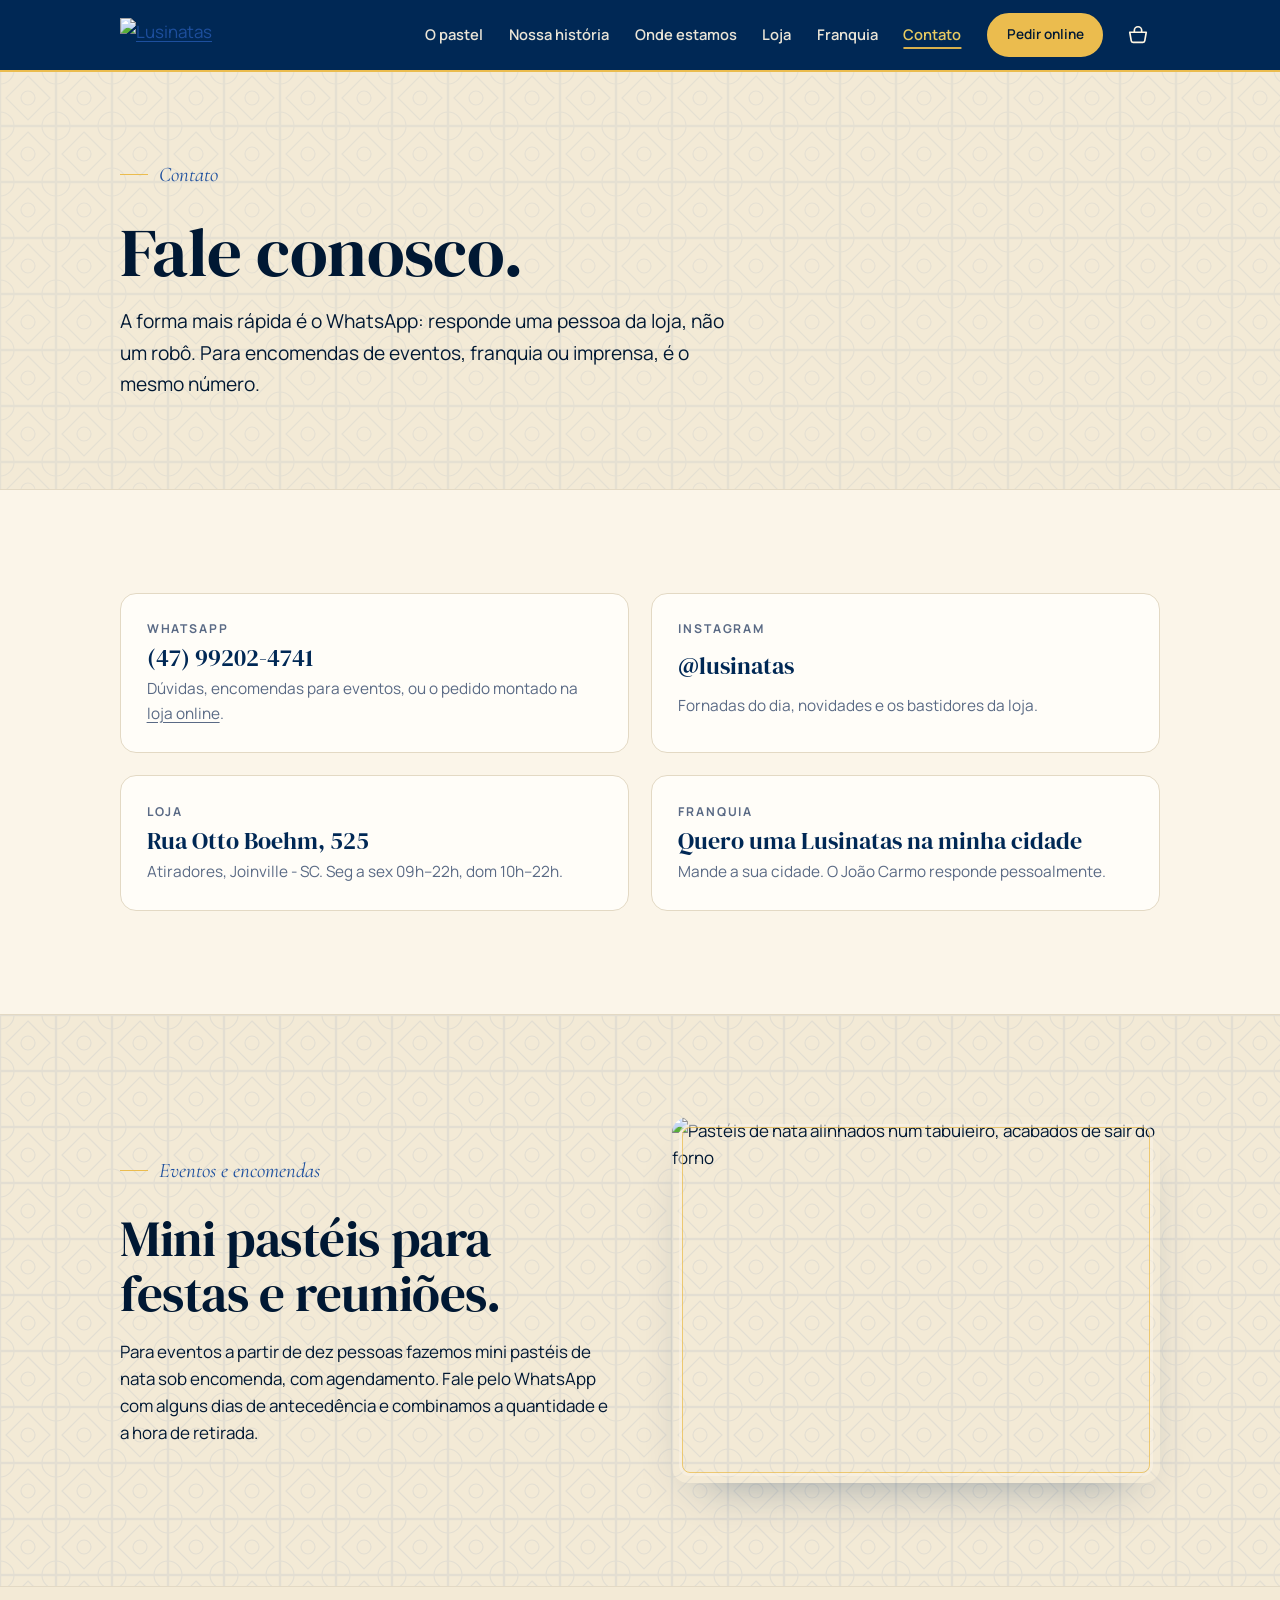
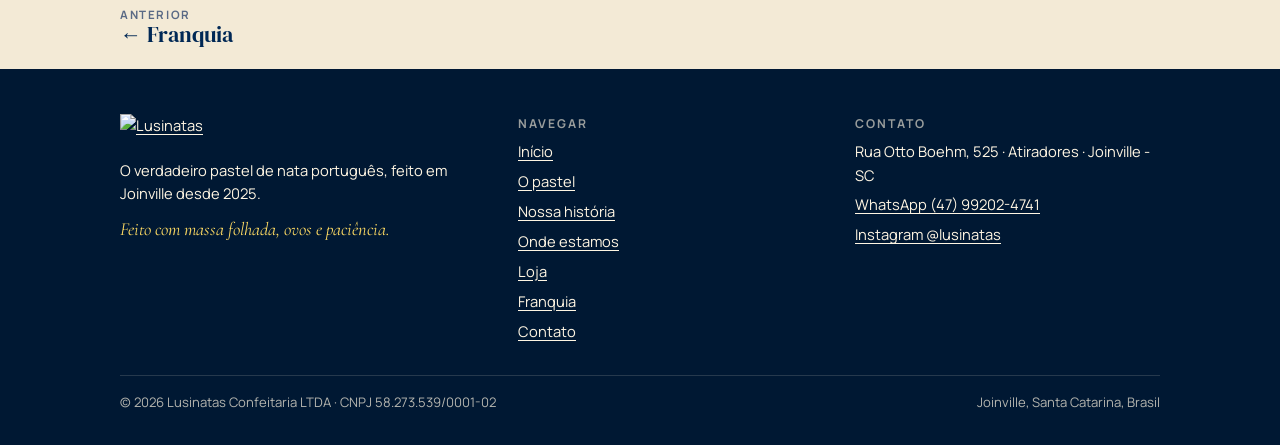
==== contato.html @ d3a725b7 "Lusinatas: pré-visualização do site (HTML, imagens remotas)" ====
<!doctype html>
<html lang="pt-BR">
<head>
<meta charset="utf-8">
<meta name="viewport" content="width=device-width, initial-scale=1, viewport-fit=cover">
<title>Contato · Lusinatas</title>
<meta name="description" content="Fale com a Lusinatas pelo WhatsApp (47) 99202-4741, no Instagram @lusinatas ou na loja da Rua Otto Boehm, 525, Joinville.">
<link rel="icon" href="https://lusinatas.com/wp-content/uploads/2025/08/cropped-favicon-270x270.webp" type="image/webp">
<link rel="preconnect" href="https://fonts.googleapis.com"><link rel="preconnect" href="https://fonts.gstatic.com" crossorigin><link rel="stylesheet" href="https://fonts.googleapis.com/css2?family=DM+Serif+Display&family=Manrope:wght@400;600;700&family=Cormorant+Garamond:ital,wght@1,500;1,600&display=swap">
<link rel="stylesheet" href="style.css">
</head>
<body>
<header class="topo">
  <div class="wrap">
    <a class="logo" href="index.html" aria-label="Lusinatas, início"><img src="https://lusinatas.com/wp-content/uploads/2025/08/logo-lusinatas-creme.png" alt="Lusinatas" width="428" height="138"></a>
    <nav aria-label="Principal" class="nav-desktop"><a href="pastel.html">O pastel</a><a href="historia.html">Nossa história</a><a href="lojas.html">Onde estamos</a><a href="loja.html">Loja</a><a href="franquia.html">Franquia</a><a href="contato.html" aria-current="page">Contato</a><a class="btn btn-ouro" href="loja.html">Pedir online</a></nav>
    <a class="cesto" href="loja.html#carrinho" aria-label="O seu pedido"><svg viewBox="0 0 24 24" width="22" height="22" fill="none" stroke="currentColor" stroke-width="1.8" stroke-linecap="round" stroke-linejoin="round" aria-hidden="true"><path d="M3 9h18l-1.6 9.2a2 2 0 0 1-2 1.8H6.6a2 2 0 0 1-2-1.8L3 9z"/><path d="M8 9V7a4 4 0 0 1 8 0v2"/></svg><b class="cesto-n" hidden>0</b></a>
    <button class="hamb" type="button" aria-expanded="false" aria-controls="menu-movel" aria-label="Abrir menu"><span></span><span></span><span></span></button>
  </div>
  <div class="menu-movel" id="menu-movel" hidden>
    <a href="index.html">Início</a><a href="pastel.html">O pastel</a><a href="historia.html">Nossa história</a><a href="lojas.html">Onde estamos</a><a href="loja.html">Loja</a><a href="franquia.html">Franquia</a><a href="contato.html">Contato</a>
    <a class="destaque" href="https://wa.me/5547992024741?text=Ol%C3%A1!%20Vim%20pelo%20site%20da%20Lusinatas." target="_blank" rel="noopener">WhatsApp (47) 99202-4741</a>
    <a class="destaque" href="https://www.instagram.com/lusinatas/" target="_blank" rel="noopener">Instagram @lusinatas</a>
  </div>
</header>
<main>
<section class="heroi-int heroi-curto">
  <div class="wrap">
    <div class="stack">
      <p class="eyebrow">Contato</p>
      <h1>Fale conosco.</h1>
      <p class="lead">A forma mais rápida é o WhatsApp: responde uma pessoa da loja, não um robô. Para encomendas de eventos, franquia ou imprensa, é o mesmo número.</p>
    </div>
  </div>
</section>

<section class="seccao">
  <div class="wrap">
    <div class="contatos">
      <a class="caixa contato" href="https://wa.me/5547992024741?text=Ol%C3%A1!%20Vim%20pelo%20site%20da%20Lusinatas." target="_blank" rel="noopener">
        <span class="label">WhatsApp</span>
        <strong>(47) 99202-4741</strong>
        <span>Dúvidas, encomendas para eventos, ou o pedido montado na <u>loja online</u>.</span>
      </a>
      <a class="caixa contato" href="https://www.instagram.com/lusinatas/" target="_blank" rel="noopener">
        <span class="label">Instagram</span>
        <strong>@lusinatas</strong>
        <span>Fornadas do dia, novidades e os bastidores da loja.</span>
      </a>
      <a class="caixa contato" href="https://www.google.com/maps/search/?api=1&query=Lusinatas+Rua+Otto+Boehm+525+Joinville" target="_blank" rel="noopener">
        <span class="label">Loja</span>
        <strong>Rua Otto Boehm, 525</strong>
        <span>Atiradores, Joinville - SC. Seg a sex 09h–22h, dom 10h–22h.</span>
      </a>
      <a class="caixa contato" href="https://wa.me/5547992024741?text=Ol%C3%A1!%20Quero%20saber%20mais%20sobre%20a%20franquia%20Lusinatas.%20Minha%20cidade%3A%20" target="_blank" rel="noopener">
        <span class="label">Franquia</span>
        <strong>Quero uma Lusinatas na minha cidade</strong>
        <span>Mande a sua cidade. O João Carmo responde pessoalmente.</span>
      </a>
    </div>
  </div>
</section>

<section class="seccao azulejo">
  <div class="wrap">
    <div class="duas">
      <div class="stack">
        <p class="eyebrow">Eventos e encomendas</p>
        <h2>Mini pastéis para festas e reuniões.</h2>
        <p class="texto">Para eventos a partir de dez pessoas fazemos mini pastéis de nata sob encomenda, com agendamento. Fale pelo WhatsApp com alguns dias de antecedência e combinamos a quantidade e a hora de retirada.</p>
      </div>
      <figure class="foto-r"><img src="https://lusinatas.com/wp-content/uploads/2025/09/lusinatas-slider-2.webp" width="1120" height="700" alt="Pastéis de nata alinhados num tabuleiro, acabados de sair do forno" loading="lazy" decoding="async"></figure>
    </div>
  </div>
</section>
<nav class="pn" aria-label="Páginas"><div class="wrap"><a class="pn-ant" href="franquia.html"><small>Anterior</small><span>Franquia</span></a><span></span></div></nav>
</main>
<footer class="rodape">
  <div class="wrap">
    <div>
      <a class="logo" href="index.html"><img src="https://lusinatas.com/wp-content/uploads/2025/08/logo-lusinatas-creme.png" alt="Lusinatas" width="428" height="138"></a>
      <p>O verdadeiro pastel de nata português, feito em Joinville desde 2025.</p>
      <p class="assinatura">Feito com massa folhada, ovos e paciência.</p>
    </div>
    <div>
      <p class="label rodape-label">Navegar</p>
      <ul><li><a href="index.html">Início</a></li><li><a href="pastel.html">O pastel</a></li><li><a href="historia.html">Nossa história</a></li><li><a href="lojas.html">Onde estamos</a></li><li><a href="loja.html">Loja</a></li><li><a href="franquia.html">Franquia</a></li><li><a href="contato.html">Contato</a></li></ul>
    </div>
    <div>
      <p class="label rodape-label">Contato</p>
      <ul>
        <li>Rua Otto Boehm, 525 · Atiradores · Joinville - SC</li>
        <li><a href="https://wa.me/5547992024741" target="_blank" rel="noopener">WhatsApp (47) 99202-4741</a></li>
        <li><a href="https://www.instagram.com/lusinatas/" target="_blank" rel="noopener">Instagram @lusinatas</a></li>
      </ul>
    </div>
    <div class="fim">
      <span>© 2026 Lusinatas Confeitaria LTDA · CNPJ 58.273.539/0001-02</span>
      <span>Joinville, Santa Catarina, Brasil</span>
    </div>
  </div>
</footer>
<script>
(function(){
  var b=document.querySelector('.hamb'),m=document.getElementById('menu-movel');
  if(!b||!m)return;
  function fechar(){m.hidden=true;b.setAttribute('aria-expanded','false');b.setAttribute('aria-label','Abrir menu');document.documentElement.classList.remove('menu-aberto');}
  b.addEventListener('click',function(){
    if(!m.hidden){fechar();return;}
    m.hidden=false;b.setAttribute('aria-expanded','true');b.setAttribute('aria-label','Fechar menu');document.documentElement.classList.add('menu-aberto');
  });
  m.addEventListener('click',function(e){if(e.target.closest('a'))fechar();});
  window.addEventListener('keydown',function(e){if(e.key==='Escape')fechar();});
  window.addEventListener('hashchange',fechar);
})();
(function(){
  function badge(){
    var n=0; try{ var g=JSON.parse(localStorage.getItem('lusinatas-pedido')||'[]'); g.forEach(function(l){n+=l.qtd||0;}); }catch(e){}
    document.querySelectorAll('.cesto-n').forEach(function(b){ b.textContent=n; b.hidden=!n; if(n){ b.classList.remove('salta'); void b.offsetWidth; b.classList.add('salta'); } });
  }
  badge(); document.addEventListener('lusinatas:pedido',badge); window.addEventListener('storage',badge);
})();
</script></body>
</html>
---- style.css ----
/* Lusinatas — folha única. Tokens da marca vêm do site atual (Elementor):
   navy #002855 · azul #001489 · dourado #EBBC4E · creme-nata #FDDA63 · texto #001833.
   Fontes da marca: DM Serif Display · Manrope · Cormorant Garamond. */
:root{
  --creme:#FBF5E9;        /* fundo: creme de nata, não branco */
  --creme-2:#F3EAD6;      /* faixa alternada */
  --papel:#FFFDF8;        /* superfícies */
  --navy:#002855;         /* primária da marca */
  --navy-2:#0B3A73;       /* hover / gradiente */
  --azul:#1D4F9E;         /* azulejo, links */
  --ouro:#EBBC4E;         /* dourado do logótipo */
  --nata:#FDDA63;         /* creme queimado */
  --texto:#001833;
  --mudo:#5A6A85;         /* cinza puxado ao navy */
  --linha:#E3D9C4;
  --claro:#FFF6E3;        /* texto sobre navy */
  --sombra:0 24px 50px -28px rgba(0,40,85,.45);
  --r:16px;
  --gutter:clamp(16px,4vw,40px);
  --azulejo:url("data:image/svg+xml;utf8,<svg xmlns='http://www.w3.org/2000/svg' width='56' height='56' viewBox='0 0 56 56'><g fill='none' stroke='%231D4F9E' stroke-width='1.2' opacity='.55'><rect x='.6' y='.6' width='54.8' height='54.8'/><path d='M28 6 L50 28 L28 50 L6 28 Z'/><circle cx='28' cy='28' r='7'/><path d='M0 0 A14 14 0 0 1 14 0 A14 14 0 0 1 0 14 Z M56 0 A14 14 0 0 0 42 0 A14 14 0 0 0 56 14 Z M0 56 A14 14 0 0 0 14 56 A14 14 0 0 0 0 42 Z M56 56 A14 14 0 0 1 42 56 A14 14 0 0 1 56 42 Z'/></g></svg>");
  color-scheme:light;
}
@media (prefers-color-scheme:dark){
  :root:not([data-theme="light"]){
    --creme:#0C1A31; --creme-2:#10223F; --papel:#142A4D;
    --navy:#0F2B57; --navy-2:#173C74; --azul:#7FA6E6;
    --ouro:#EBBC4E; --nata:#FDDA63; --texto:#F4ECDA; --mudo:#B4BDCF; --linha:#26406A;
    --sombra:0 24px 50px -28px rgba(0,0,0,.8);
    --azulejo:url("data:image/svg+xml;utf8,<svg xmlns='http://www.w3.org/2000/svg' width='56' height='56' viewBox='0 0 56 56'><g fill='none' stroke='%237FA6E6' stroke-width='1.2' opacity='.35'><rect x='.6' y='.6' width='54.8' height='54.8'/><path d='M28 6 L50 28 L28 50 L6 28 Z'/><circle cx='28' cy='28' r='7'/><path d='M0 0 A14 14 0 0 1 14 0 A14 14 0 0 1 0 14 Z M56 0 A14 14 0 0 0 42 0 A14 14 0 0 0 56 14 Z M0 56 A14 14 0 0 0 14 56 A14 14 0 0 0 0 42 Z M56 56 A14 14 0 0 1 42 56 A14 14 0 0 1 56 42 Z'/></g></svg>");
    color-scheme:dark;
  }
}
:root[data-theme="dark"]{
  --creme:#0C1A31; --creme-2:#10223F; --papel:#142A4D;
  --navy:#0F2B57; --navy-2:#173C74; --azul:#7FA6E6;
  --ouro:#EBBC4E; --nata:#FDDA63; --texto:#F4ECDA; --mudo:#B4BDCF; --linha:#26406A;
  --sombra:0 24px 50px -28px rgba(0,0,0,.8);
  --azulejo:url("data:image/svg+xml;utf8,<svg xmlns='http://www.w3.org/2000/svg' width='56' height='56' viewBox='0 0 56 56'><g fill='none' stroke='%237FA6E6' stroke-width='1.2' opacity='.35'><rect x='.6' y='.6' width='54.8' height='54.8'/><path d='M28 6 L50 28 L28 50 L6 28 Z'/><circle cx='28' cy='28' r='7'/><path d='M0 0 A14 14 0 0 1 14 0 A14 14 0 0 1 0 14 Z M56 0 A14 14 0 0 0 42 0 A14 14 0 0 0 56 14 Z M0 56 A14 14 0 0 0 14 56 A14 14 0 0 0 0 42 Z M56 56 A14 14 0 0 1 42 56 A14 14 0 0 1 56 42 Z'/></g></svg>");
  color-scheme:dark;
}

*,*::before,*::after{box-sizing:border-box}
html{scroll-behavior:smooth;scroll-padding-top:80px}
html.menu-aberto{overflow:hidden}
@media (prefers-reduced-motion:reduce){html{scroll-behavior:auto} *{animation:none!important;transition:none!important}}
body{margin:0;background:var(--creme);color:var(--texto);font-family:"Manrope",system-ui,-apple-system,"Segoe UI",Roboto,sans-serif;font-size:17px;line-height:1.6;-webkit-font-smoothing:antialiased;overflow-x:clip}
img{max-width:100%;height:auto;display:block}
figure{margin:0}
a{color:var(--azul);text-underline-offset:.2em}
a:focus-visible,button:focus-visible{outline:3px solid var(--ouro);outline-offset:3px}
h1,h2,h3{font-family:"DM Serif Display",Georgia,"Times New Roman",serif;font-weight:400;line-height:1.06;margin:0;text-wrap:balance;letter-spacing:-.008em}
h1{font-size:clamp(2.5rem,5.4vw,4.5rem)}
h2{font-size:clamp(2rem,4.2vw,3.2rem)}
h3{font-size:1.35rem}
p{margin:0}
.wrap{width:min(1120px,100%);margin-inline:auto;padding-inline:var(--gutter)}
.texto{max-width:60ch}
.lede{font-family:"Cormorant Garamond",Georgia,serif;font-style:italic;font-size:1.4rem;line-height:1.35;color:var(--texto)}
.eyebrow{font-family:"Cormorant Garamond",Georgia,serif;font-style:italic;font-size:1.3rem;color:var(--azul);margin-bottom:.4rem;display:flex;align-items:center;gap:.7rem}
.eyebrow::before{content:"";width:28px;height:1px;background:var(--ouro);flex:none}
.label{font-size:.76rem;text-transform:uppercase;letter-spacing:.16em;font-weight:700;color:var(--mudo)}
.stack{display:grid;gap:1.1rem}
.btn{display:inline-flex;align-items:center;gap:.5rem;padding:.95rem 1.5rem;border-radius:999px;font-weight:700;text-decoration:none;font-size:.95rem;border:2px solid transparent;transition:transform .15s ease,background .15s ease,color .15s ease}
.btn:hover{transform:translateY(-1px)}
.btn-ouro{background:var(--ouro);color:#001833;border-color:var(--ouro)}
.btn-ouro:hover{background:var(--nata);border-color:var(--nata)}
.btn-linha{background:transparent;color:inherit;border-color:currentColor}
.btn-linha:hover{background:rgba(255,246,227,.1)}
.btn-navy{background:var(--navy);color:var(--claro);border-color:var(--navy)}
.btn-navy:hover{background:var(--navy-2)}

/* ---------- cabeçalho ---------- */
.topo{position:sticky;top:env(safe-area-inset-top,0px);z-index:30;background:var(--navy);color:var(--claro);box-shadow:0 2px 0 var(--ouro)}
.topo .wrap{display:flex;align-items:center;justify-content:space-between;gap:1rem;min-height:70px}
.topo .logo img{height:34px;width:auto}
.topo nav{display:flex;gap:clamp(.8rem,2vw,1.6rem);align-items:center}
.topo nav a[aria-current="page"]{color:var(--nata);text-decoration:underline;text-underline-offset:.45em;text-decoration-color:var(--ouro);text-decoration-thickness:2px}
.topo nav a{color:var(--claro);text-decoration:none;font-weight:600;font-size:.92rem;opacity:.92}
.topo nav a:hover{opacity:1;text-decoration:underline;text-underline-offset:.45em;text-decoration-color:var(--ouro);text-decoration-thickness:2px}
.topo nav .btn{padding:.6rem 1.1rem;font-size:.85rem;opacity:1;color:#001833}
.topo nav .btn:hover{text-decoration:none}
.hamb{display:none;width:44px;height:44px;border:0;background:transparent;border-radius:10px;padding:10px;cursor:pointer;flex-direction:column;justify-content:center;gap:5px;margin-right:-8px}
.hamb span{display:block;height:2px;background:var(--claro);border-radius:2px;transition:transform .2s ease,opacity .2s ease}
.hamb[aria-expanded="true"] span:nth-child(1){transform:translateY(7px) rotate(45deg)}
.hamb[aria-expanded="true"] span:nth-child(2){opacity:0}
.hamb[aria-expanded="true"] span:nth-child(3){transform:translateY(-7px) rotate(-45deg)}
.menu-movel{position:fixed;inset:calc(70px + env(safe-area-inset-top,0px)) 0 0 0;background:var(--navy);display:grid;align-content:start;gap:.2rem;padding:1.4rem var(--gutter) 2rem;z-index:29}
.menu-movel a{color:var(--claro);text-decoration:none;font-family:"DM Serif Display",Georgia,serif;font-size:2rem;padding:.55rem 0;border-bottom:1px solid rgba(255,246,227,.12)}
.menu-movel a.destaque{font-family:"Manrope",sans-serif;font-size:1rem;font-weight:700;color:var(--nata);border:0;padding:.4rem 0}
.menu-movel a.destaque:first-of-type{margin-top:1rem}
.menu-movel[hidden]{display:none}
@media (max-width:920px){
  .topo .nav-desktop{display:none}
  .hamb{display:flex}
}
@media (min-width:921px){.menu-movel{display:none!important}}

/* ---------- herói: texto sobre navy + fotografia ao lado ---------- */
.heroi{background:var(--navy);color:var(--claro);display:grid;grid-template-columns:minmax(0,1.05fr) minmax(0,1fr);position:relative;overflow:hidden}
.heroi::before{content:"";position:absolute;inset:0;background-image:var(--azulejo);background-size:56px 56px;opacity:.08;filter:brightness(2.4);pointer-events:none}
.heroi .wrap{position:relative;padding-block:clamp(3.5rem,8vw,7rem);display:grid;gap:1.5rem;align-content:center;padding-right:clamp(1.5rem,4vw,3.5rem)}
.heroi .eyebrow{color:var(--nata)}
.heroi .eyebrow::before{background:var(--nata)}
.heroi h1{max-width:14ch}
.heroi p.lead{font-size:clamp(1.05rem,1.5vw,1.2rem);max-width:44ch;opacity:.92;line-height:1.65}
.heroi .acoes{display:flex;flex-wrap:wrap;gap:.75rem;margin-top:.4rem}
.heroi .foto{position:relative;min-height:100%;overflow:hidden}
.heroi .foto img{width:100%;height:100%;object-fit:cover;object-position:55% 50%;animation:respirar 18s ease-in-out infinite alternate}
.heroi .foto::after{content:"";position:absolute;inset:0;background:linear-gradient(90deg,rgba(0,40,85,.35),transparent 30%);pointer-events:none}
@keyframes respirar{from{transform:scale(1)}to{transform:scale(1.06)}}
@media (max-width:820px){
  .heroi{grid-template-columns:1fr}
  .heroi .wrap{padding-block:clamp(2.8rem,8vw,4rem) 2.2rem;padding-right:var(--gutter)}
  .heroi .foto{aspect-ratio:4/3;min-height:0}
  .heroi .foto::after{background:linear-gradient(180deg,var(--navy),transparent 22%)}
}

/* ---------- faixa azulejo / citação ---------- */
.azulejo{background-color:var(--creme-2);position:relative;isolation:isolate}
.azulejo::before{content:"";position:absolute;inset:0;background-image:var(--azulejo);background-size:56px 56px;opacity:.14;z-index:-1;pointer-events:none}
.citacao.azulejo::before{opacity:.42;-webkit-mask-image:radial-gradient(ellipse 55% 80% at 50% 50%,transparent 30%,#000 100%);mask-image:radial-gradient(ellipse 55% 80% at 50% 50%,transparent 30%,#000 100%)}
.citacao{margin:0;text-align:center;padding-block:clamp(2.8rem,6vw,4.8rem);border-block:1px solid var(--linha)}
.citacao blockquote{margin:0;font-family:"Cormorant Garamond",Georgia,serif;font-style:italic;font-size:clamp(1.8rem,4.2vw,3.1rem);line-height:1.12;color:var(--navy);text-wrap:balance;padding-inline:var(--gutter)}
:root[data-theme="dark"] .citacao blockquote{color:var(--nata)}
@media (prefers-color-scheme:dark){:root:not([data-theme="light"]) .citacao blockquote{color:var(--nata)}}
.citacao figcaption{margin-top:.9rem;color:var(--mudo);font-size:.95rem;padding-inline:var(--gutter)}

/* ---------- secções ---------- */
.seccao{padding-block:clamp(3.6rem,8vw,6.8rem)}
.seccao + .seccao{border-top:1px solid var(--linha)}
.cabeca{display:grid;gap:.7rem;margin-bottom:clamp(1.8rem,4vw,3rem)}
.duas{display:grid;gap:clamp(1.8rem,5vw,4.5rem);align-items:center;grid-template-columns:1fr 1fr}
.duas.inv > :first-child{order:2}
@media (max-width:820px){.duas{grid-template-columns:1fr}.duas.inv > :first-child{order:0}}

/* fotografias com moldura de prato: linha creme + fio dourado */
.foto-r{position:relative;border-radius:var(--r);overflow:hidden;box-shadow:var(--sombra);aspect-ratio:4/3;max-width:100%}
.foto-r.alta{aspect-ratio:3/4}
.foto-r img{width:100%;height:100%;object-fit:cover;transition:transform .6s ease}
.foto-r:hover img{transform:scale(1.03)}
.foto-r::after{content:"";position:absolute;inset:10px;border:1px solid rgba(235,188,78,.75);border-radius:calc(var(--r) - 8px);pointer-events:none;box-shadow:0 0 0 3px rgba(251,245,233,.55)}

/* três pilares do pastel */
.pilares{display:grid;gap:1.4rem;grid-template-columns:repeat(3,1fr);margin-top:clamp(2.4rem,5vw,3.6rem)}
.pilar{padding:1.5rem 1.6rem;border-top:3px solid var(--ouro);background:var(--papel);border-radius:0 0 var(--r) var(--r)}
.pilar h3{margin-bottom:.5rem}
.pilar p{color:var(--mudo);font-size:.98rem}
.pilar .num{font-family:"Cormorant Garamond",Georgia,serif;font-style:italic;font-size:1.15rem;color:var(--azul)}
@media (max-width:820px){.pilares{grid-template-columns:1fr}}

/* canela */
.canela{display:flex;flex-wrap:wrap;gap:.8rem;align-items:center;margin-top:.4rem}
.canela .chip{padding:.5rem 1rem;border-radius:999px;border:1.5px solid var(--linha);background:var(--papel);font-weight:600;font-size:.9rem}

/* galeria da fornada: quatro fotografias, faixa inteira */
.galeria{background:var(--navy);padding-block:6px}
.galeria ul{list-style:none;margin:0;padding:0;display:grid;grid-template-columns:repeat(4,1fr);gap:6px}
.galeria li{aspect-ratio:4/3;overflow:hidden;background:var(--navy-2)}
.galeria img{width:100%;height:100%;object-fit:cover;transition:transform .6s ease}
.galeria li:hover img{transform:scale(1.04)}
@media (max-width:820px){
  .galeria ul{display:flex;overflow-x:auto;scroll-snap-type:x mandatory;-webkit-overflow-scrolling:touch;scrollbar-width:none}
  .galeria ul::-webkit-scrollbar{display:none}
  .galeria li{flex:0 0 78%;scroll-snap-align:center}
}

/* linha do tempo — é uma sequência real (anos), por isso leva marcadores */
.tempo{display:grid;grid-template-columns:repeat(5,1fr);gap:0;position:relative;margin:clamp(2.4rem,5vw,3.6rem) 0 0;padding:0}
.tempo::before{content:"";position:absolute;left:0;right:0;top:11px;height:2px;background:var(--linha)}
.tempo li{list-style:none;position:relative;padding:2rem 1.2rem 0 0}
.tempo li::before{content:"";position:absolute;top:4px;left:0;width:16px;height:16px;border-radius:50%;background:var(--ouro);border:3px solid var(--creme-2)}
.tempo .ano{font-family:"DM Serif Display",Georgia,serif;font-size:1.65rem;color:var(--navy);display:block;margin-bottom:.35rem}
:root[data-theme="dark"] .tempo .ano{color:var(--nata)}
@media (prefers-color-scheme:dark){:root:not([data-theme="light"]) .tempo .ano{color:var(--nata)}}
.tempo p{font-size:.95rem;color:var(--mudo)}
@media (max-width:820px){
  .tempo{grid-template-columns:1fr;gap:.2rem}
  .tempo::before{left:7px;right:auto;top:0;bottom:0;width:2px;height:auto}
  .tempo li{padding:0 0 1.6rem 2rem}
  .tempo li::before{top:.35rem}
}

/* receita — os números são o ponto desta secção */
.numeros{display:grid;grid-template-columns:repeat(6,1fr);gap:1px;background:var(--linha);border:1px solid var(--linha);border-radius:var(--r);overflow:hidden;margin-top:clamp(2.4rem,5vw,3.6rem)}
.numeros div{background:var(--papel);padding:1.3rem 1rem;text-align:center}
.numeros b{display:block;font-family:"DM Serif Display",Georgia,serif;font-weight:400;font-size:clamp(2rem,3.2vw,2.8rem);color:var(--navy);font-variant-numeric:tabular-nums;line-height:1}
:root[data-theme="dark"] .numeros b{color:var(--nata)}
@media (prefers-color-scheme:dark){:root:not([data-theme="light"]) .numeros b{color:var(--nata)}}
.numeros span{display:block;margin-top:.45rem;font-size:.8rem;color:var(--mudo);text-transform:uppercase;letter-spacing:.1em}
@media (max-width:820px){.numeros{grid-template-columns:repeat(3,1fr)}}
@media (max-width:420px){.numeros{grid-template-columns:repeat(2,1fr)}}

/* missão · visão · valores */
.mvv{display:grid;grid-template-columns:repeat(3,1fr);gap:1.4rem;margin-top:1.6rem}
.mvv div{padding:1.5rem 1.6rem;background:var(--navy);color:var(--claro);border-radius:var(--r);position:relative;overflow:hidden}
.mvv div::after{content:"";position:absolute;inset:0;background-image:var(--azulejo);background-size:56px 56px;opacity:.07;filter:brightness(2.4);pointer-events:none}
.mvv .label{color:var(--nata)}
.mvv p{margin-top:.5rem;font-family:"Cormorant Garamond",Georgia,serif;font-style:italic;font-size:1.4rem;line-height:1.25}
@media (max-width:820px){.mvv{grid-template-columns:1fr}}

.caixa{background:var(--papel);border:1px solid var(--linha);border-radius:var(--r);padding:1.6rem;display:grid;gap:1rem}

/* onde estamos */
.onde{display:grid;grid-template-columns:repeat(3,1fr);gap:1.4rem}
.onde .caixa{gap:.45rem}
.onde .caixa h3{margin-bottom:.2rem}
.onde address{font-style:normal;line-height:1.55}
.onde table{border-collapse:collapse;font-size:.98rem}
.onde td{padding:.15rem .8rem .15rem 0;font-variant-numeric:tabular-nums}
.onde td:first-child{color:var(--mudo)}
@media (max-width:820px){.onde{grid-template-columns:1fr}}

/* chamada franquia */
.chamada{background:var(--navy);color:var(--claro);position:relative;overflow:hidden;border-top:3px solid var(--ouro)}
.chamada::before{content:"";position:absolute;inset:0;background-image:var(--azulejo);background-size:56px 56px;opacity:.14;filter:brightness(2.2)}
.chamada .wrap{position:relative;padding-block:clamp(3.4rem,7vw,5.8rem);display:grid;gap:1.2rem;grid-template-columns:1.4fr 1fr;align-items:center}
.chamada .eyebrow{color:var(--nata)}
.chamada .eyebrow::before{background:var(--nata)}
.chamada .acoes{display:flex;gap:.75rem;flex-wrap:wrap;justify-content:flex-end}
@media (max-width:820px){.chamada .wrap{grid-template-columns:1fr}.chamada .acoes{justify-content:flex-start}}

/* rodapé */
.rodape{background:var(--texto);color:var(--claro);padding-block:2.8rem 2rem;font-size:.92rem}
:root[data-theme="dark"] .rodape{background:#07122A}
@media (prefers-color-scheme:dark){:root:not([data-theme="light"]) .rodape{background:#07122A}}
.rodape .wrap{display:grid;grid-template-columns:1.2fr 1fr 1fr;gap:2rem}
.rodape .logo img{height:30px;width:auto;margin-bottom:.9rem}
.rodape .rodape-label{color:rgba(255,246,227,.6);margin-bottom:.4rem}
.rodape .assinatura{font-family:"Cormorant Garamond",Georgia,serif;font-style:italic;font-size:1.15rem;color:var(--nata);margin-top:.6rem}
.rodape a{color:var(--claro)}
.rodape ul{list-style:none;padding:0;margin:0;display:grid;gap:.4rem}
.rodape .fim{grid-column:1/-1;border-top:1px solid rgba(255,246,227,.15);padding-top:1rem;color:rgba(255,246,227,.7);font-size:.82rem;display:flex;flex-wrap:wrap;gap:.6rem 1.4rem;justify-content:space-between}
@media (max-width:820px){.rodape .wrap{grid-template-columns:1fr}}

/* ---------- página franquia ---------- */
.porques{display:grid;grid-template-columns:repeat(2,1fr);gap:1.4rem}
.porques .caixa{gap:.5rem}
.porques h3{display:flex;gap:.6rem;align-items:baseline}
.porques h3 i{font-family:"Cormorant Garamond",Georgia,serif;font-style:italic;color:var(--ouro);font-size:1.1rem}
@media (max-width:820px){.porques{grid-template-columns:1fr}}
.passos{list-style:none;margin:0;padding:0;display:grid;grid-template-columns:repeat(4,1fr);gap:1.2rem;counter-reset:passo}
.passos li{counter-increment:passo;padding:1.4rem 1.5rem;background:var(--papel);border:1px solid var(--linha);border-radius:var(--r);display:grid;gap:.4rem;align-content:start}
.passos li::before{content:counter(passo);font-family:"DM Serif Display",Georgia,serif;font-size:2.2rem;color:var(--ouro);line-height:1}
.passos b{font-size:1.05rem}
.passos p{color:var(--mudo);font-size:.95rem}
@media (max-width:820px){.passos{grid-template-columns:1fr 1fr}}
@media (max-width:480px){.passos{grid-template-columns:1fr}}
.perfil{list-style:none;padding:0;margin:.4rem 0 0;display:grid;gap:.7rem}
.perfil li{padding-left:1.6rem;position:relative}
.perfil li::before{content:"";position:absolute;left:0;top:.55em;width:10px;height:10px;background:var(--ouro);transform:rotate(45deg)}

/* ---------- páginas interiores ---------- */
.heroi-int{background:var(--creme-2);border-bottom:1px solid var(--linha);position:relative;isolation:isolate}
.heroi-int::before{content:"";position:absolute;inset:0;background-image:var(--azulejo);background-size:56px 56px;opacity:.12;z-index:-1}
.heroi-int .wrap{display:grid;grid-template-columns:1.1fr .9fr;gap:clamp(2rem,5vw,5rem);align-items:center;padding-block:clamp(3rem,7vw,5.5rem)}
.heroi-int h1{max-width:14ch}
.heroi-int .lead{font-size:clamp(1.05rem,1.5vw,1.2rem);max-width:52ch;color:var(--texto);line-height:1.65}
.heroi-int .foto-r.alta{max-height:520px;justify-self:end;width:min(100%,420px)}
.heroi-int.heroi-curto .wrap{grid-template-columns:1fr}
@media (max-width:820px){
  .heroi-int .wrap{grid-template-columns:1fr}
  .heroi-int .foto-r.alta{justify-self:stretch;width:100%;aspect-ratio:4/3;max-height:none}
}
.cabeca-centro{text-align:center;justify-items:center}
.cabeca-centro .eyebrow{justify-content:center}
.cabeca-centro .texto{margin-inline:auto}
.ligacao{font-weight:700;color:var(--azul);text-decoration:none;border-bottom:2px solid var(--ouro);padding-bottom:.1em}
.ligacao:hover{border-color:var(--azul)}
.legenda-centro{text-align:center;color:var(--mudo);margin-top:1.2rem;font-size:.98rem}
.numeros-solto{margin-top:0}
.numeros-coluna{grid-template-columns:repeat(2,1fr);margin-top:0;align-self:stretch}
@media (max-width:820px){.numeros-coluna{grid-template-columns:repeat(3,1fr)}}

/* cartões para as páginas (início) */
.cartoes{display:grid;grid-template-columns:repeat(3,1fr);gap:1.6rem}
.cartao{display:grid;grid-template-rows:auto 1fr;background:var(--papel);border:1px solid var(--linha);border-radius:var(--r);overflow:hidden;text-decoration:none;color:inherit;transition:transform .25s ease,box-shadow .25s ease}
.cartao:hover{transform:translateY(-3px);box-shadow:var(--sombra)}
.cartao-foto{display:block;aspect-ratio:4/3;overflow:hidden}
.cartao-foto img{width:100%;height:100%;object-fit:cover;transition:transform .6s ease}
.cartao:hover .cartao-foto img{transform:scale(1.04)}
.cartao-corpo{display:grid;gap:.4rem;padding:1.3rem 1.4rem 1.5rem;align-content:start}
.cartao-corpo strong{font-family:"DM Serif Display",Georgia,serif;font-weight:400;font-size:1.45rem;line-height:1.15;color:var(--navy)}
:root[data-theme="dark"] .cartao-corpo strong{color:var(--nata)}
@media (prefers-color-scheme:dark){:root:not([data-theme="light"]) .cartao-corpo strong{color:var(--nata)}}
.cartao-corpo span:not(.label){color:var(--mudo);font-size:.96rem}
.cartao-corpo em{font-style:normal;font-weight:700;color:var(--azul);margin-top:.4rem;border-bottom:2px solid var(--ouro);justify-self:start;padding-bottom:.1em}
@media (max-width:820px){.cartoes{grid-template-columns:1fr}}

/* anatomia do pastel: três camadas, de cima para baixo */
.camadas{list-style:none;margin:0;padding:0;display:grid;grid-template-columns:repeat(3,1fr);gap:1.4rem}
.camadas li{position:relative;padding:1.6rem 1.6rem 1.7rem;background:var(--papel);border:1px solid var(--linha);border-radius:var(--r);display:grid;gap:.45rem;align-content:start}
.camadas li::before{content:"";position:absolute;left:0;right:0;top:0;height:6px;border-radius:var(--r) var(--r) 0 0}
.camadas li:nth-child(1)::before{background:linear-gradient(90deg,#7A3B12,#C87A2C,#7A3B12)}
.camadas li:nth-child(2)::before{background:var(--nata)}
.camadas li:nth-child(3)::before{background:linear-gradient(90deg,#E8C98A,#F3E2BD,#E8C98A)}
.camada-n{font-family:"Cormorant Garamond",Georgia,serif;font-style:italic;font-size:1.15rem;color:var(--azul)}
.camadas p{color:var(--mudo);font-size:.98rem}
@media (max-width:820px){.camadas{grid-template-columns:1fr}}

/* loja */
.loja{display:grid;grid-template-columns:1fr 1fr;gap:clamp(2rem,5vw,4.5rem);align-items:center}
.loja-info{display:grid;gap:1.1rem}
.loja-info address{font-style:normal;font-size:1.1rem;color:var(--mudo)}
.horario{border-collapse:collapse;font-size:1rem}
.horario caption{text-align:left;padding-bottom:.4rem}
.horario td{padding:.3rem 1.2rem .3rem 0;font-variant-numeric:tabular-nums;border-bottom:1px dashed var(--linha)}
.horario td:first-child{color:var(--mudo)}
.loja .acoes{display:flex;flex-wrap:wrap;gap:.75rem;margin-top:.4rem}
.loja-mapa{position:relative;display:grid;place-items:center;aspect-ratio:1/1;border-radius:var(--r);background-color:var(--creme-2);background-image:var(--azulejo);background-size:56px 56px;box-shadow:var(--sombra);text-decoration:none;color:var(--navy);overflow:hidden;border:1px solid var(--linha)}
.loja-mapa::before{content:"";position:absolute;inset:0;background:radial-gradient(circle at 50% 50%,rgba(251,245,233,.95) 0,rgba(251,245,233,.85) 22%,rgba(251,245,233,.15) 60%)}
.pino{position:relative;width:26px;height:26px;background:var(--ouro);border:4px solid var(--navy);border-radius:50% 50% 50% 0;transform:rotate(-45deg);margin-bottom:.8rem;box-shadow:0 8px 16px -8px rgba(0,0,0,.5)}
.mapa-texto{position:relative;text-align:center;font-family:"DM Serif Display",Georgia,serif;font-size:1.5rem;line-height:1.2}
.mapa-texto small{font-family:"Manrope",sans-serif;font-size:.9rem;color:var(--mudo);font-weight:600}
:root[data-theme="dark"] .loja-mapa{color:var(--nata)}
:root[data-theme="dark"] .loja-mapa::before{background:radial-gradient(circle at 50% 50%,rgba(12,26,49,.95) 0,rgba(12,26,49,.85) 22%,rgba(12,26,49,.15) 60%)}
@media (prefers-color-scheme:dark){:root:not([data-theme="light"]) .loja-mapa{color:var(--nata)} :root:not([data-theme="light"]) .loja-mapa::before{background:radial-gradient(circle at 50% 50%,rgba(12,26,49,.95) 0,rgba(12,26,49,.85) 22%,rgba(12,26,49,.15) 60%)}}
@media (max-width:820px){.loja{grid-template-columns:1fr}.loja-mapa{aspect-ratio:4/3}}

/* contato */
.contatos{display:grid;grid-template-columns:repeat(2,1fr);gap:1.4rem}
.contato{text-decoration:none;color:inherit;gap:.35rem;transition:transform .25s ease,box-shadow .25s ease}
.contato:hover{transform:translateY(-3px);box-shadow:var(--sombra)}
.contato strong{font-family:"DM Serif Display",Georgia,serif;font-weight:400;font-size:1.5rem;color:var(--navy);line-height:1.15}
:root[data-theme="dark"] .contato strong{color:var(--nata)}
@media (prefers-color-scheme:dark){:root:not([data-theme="light"]) .contato strong{color:var(--nata)}}
.contato span:not(.label){color:var(--mudo);font-size:.96rem}
@media (max-width:820px){.contatos{grid-template-columns:1fr}}

/* perguntas frequentes */
.faq{margin:0;display:grid;grid-template-columns:repeat(2,1fr);gap:1.4rem}
.faq div{background:var(--papel);border:1px solid var(--linha);border-radius:var(--r);padding:1.4rem 1.5rem}
.faq dt{font-family:"DM Serif Display",Georgia,serif;font-size:1.3rem;color:var(--navy);margin-bottom:.5rem}
:root[data-theme="dark"] .faq dt{color:var(--nata)}
@media (prefers-color-scheme:dark){:root:not([data-theme="light"]) .faq dt{color:var(--nata)}}
.faq dd{margin:0;color:var(--mudo);font-size:.98rem}
@media (max-width:820px){.faq{grid-template-columns:1fr}}

/* ---------- cesto no cabeçalho ---------- */
.cesto{position:relative;display:inline-flex;align-items:center;justify-content:center;width:44px;height:44px;border-radius:50%;color:var(--claro);text-decoration:none;margin-left:.2rem}
.cesto:hover{background:rgba(255,246,227,.1)}
.cesto-n{position:absolute;top:2px;right:0;min-width:18px;height:18px;padding:0 5px;border-radius:999px;background:var(--ouro);color:#001833;font-size:.72rem;font-weight:800;display:grid;place-items:center;line-height:1}
.cesto-n[hidden]{display:none}
.cesto-n.salta{animation:salta .35s ease}
@keyframes salta{0%{transform:scale(1)}40%{transform:scale(1.35)}100%{transform:scale(1)}}
.topo .wrap{gap:.6rem}
.topo .nav-desktop{margin-left:auto}

/* ---------- navegação anterior · seguinte ---------- */
.pn{border-top:1px solid var(--linha);background:var(--creme-2)}
.pn .wrap{display:flex;justify-content:space-between;gap:1rem;padding-block:1.4rem}
.pn a{display:grid;gap:.1rem;text-decoration:none;color:var(--navy);font-family:"DM Serif Display",Georgia,serif;font-size:1.35rem;line-height:1.1}
.pn a small{font-family:"Manrope",sans-serif;font-size:.72rem;text-transform:uppercase;letter-spacing:.14em;font-weight:700;color:var(--mudo)}
.pn a:hover span{text-decoration:underline;text-underline-offset:.2em;text-decoration-color:var(--ouro)}
.pn-seg{text-align:right}
.pn-seg span::after{content:" →"}
.pn-ant span::before{content:"← "}
:root[data-theme="dark"] .pn a{color:var(--nata)}
@media (prefers-color-scheme:dark){:root:not([data-theme="light"]) .pn a{color:var(--nata)}}

/* ---------- loja online ---------- */
.heroi-loja .wrap{grid-template-columns:1.1fr .9fr;align-items:end}
@media (max-width:820px){.heroi-loja .wrap{grid-template-columns:1fr}}
.como{list-style:none;margin:0;padding:0;display:grid;gap:.6rem;justify-self:end;width:100%;max-width:380px}
.como li{display:grid;grid-template-columns:auto 1fr;grid-template-rows:auto auto;column-gap:.9rem;align-items:center;background:var(--papel);border:1px solid var(--linha);border-radius:12px;padding:.7rem 1rem}
.como li b{grid-row:1/3;font-family:"DM Serif Display",Georgia,serif;font-weight:400;font-size:1.6rem;color:var(--ouro);line-height:1}
.como li span{font-weight:700;font-size:.95rem}
.como li small{color:var(--mudo);font-size:.82rem}
@media (max-width:820px){.como{max-width:none;justify-self:stretch}}

.loja-online .wrap{display:grid;gap:1.4rem}
.config{display:grid;grid-template-columns:1.05fr 1fr;background:var(--papel);border:1px solid var(--linha);border-radius:var(--r);overflow:hidden;box-shadow:var(--sombra)}
.config-foto{position:relative;background:var(--creme-2);min-height:100%}
.config-foto img{width:100%;height:100%;object-fit:cover;transition:opacity .3s ease}
.config-foto img.troca{opacity:.35}
.selo{position:absolute;left:1rem;top:1rem;background:var(--navy);color:var(--claro);font-weight:700;font-size:.82rem;padding:.4rem .8rem;border-radius:999px;letter-spacing:.04em}
.config-corpo{padding:1.6rem 1.7rem 1.7rem;display:grid;gap:1rem;align-content:start}
.config-corpo h2{font-size:clamp(1.8rem,3vw,2.4rem)}
@media (max-width:820px){.config{grid-template-columns:1fr}.config-foto{aspect-ratio:4/3;min-height:0}}
.produto-desc{color:var(--mudo);font-size:.97rem}
.opcoes{border:0;padding:0;margin:0;display:grid;gap:.5rem}
.opcoes legend{padding:0;margin-bottom:.4rem}
.chips{display:flex;flex-wrap:wrap;gap:.5rem}
.chips label{cursor:pointer;position:relative}
.chips input{position:absolute;opacity:0;width:1px;height:1px}
.chips span{display:inline-flex;flex-direction:column;align-items:center;gap:.05rem;min-width:58px;padding:.5rem .8rem;border-radius:12px;border:1.5px solid var(--linha);background:var(--creme);font-weight:600;font-size:.9rem;line-height:1.2;transition:border-color .15s,background .15s,transform .15s}
.chips span:hover{border-color:var(--navy)}
.chips span b{font-family:"DM Serif Display",Georgia,serif;font-weight:400;font-size:1.3rem}
.chips span small{font-size:.72rem;color:var(--mudo);font-variant-numeric:tabular-nums}
.chips input:checked + span{border-color:var(--navy);background:var(--navy);color:var(--claro);transform:translateY(-1px)}
.chips input:checked + span small{color:var(--nata)}
.chips input:focus-visible + span{outline:3px solid var(--ouro);outline-offset:2px}
.chips-2 span,.chips-3 span,.chips-quando span{flex-direction:row;padding:.6rem 1rem}
.dica{font-size:.88rem;color:var(--mudo)}
.config-acao{display:grid;grid-template-columns:1fr auto;gap:.8rem 1rem;align-items:center;margin-top:.4rem;border-top:1px dashed var(--linha);padding-top:1rem}
.config-preco{display:grid;line-height:1.15}
.config-preco small{color:var(--mudo);font-size:.85rem}
.config-acao .btn{grid-column:1/-1;justify-content:center}
.preco{font-family:"DM Serif Display",Georgia,serif;font-size:1.45rem;color:var(--navy);font-variant-numeric:tabular-nums;white-space:nowrap}
:root[data-theme="dark"] .preco{color:var(--nata)}
@media (prefers-color-scheme:dark){:root:not([data-theme="light"]) .preco{color:var(--nata)}}
.stepper{display:inline-flex;align-items:center;gap:.2rem;border:1.5px solid var(--navy);border-radius:999px;padding:.15rem}
.stepper button{width:32px;height:32px;border-radius:50%;border:0;background:transparent;color:var(--navy);font-size:1.15rem;line-height:1;cursor:pointer}
.stepper button:hover{background:var(--navy);color:var(--claro)}
.stepper b{min-width:1.6em;text-align:center;font-variant-numeric:tabular-nums;font-size:.95rem}
:root[data-theme="dark"] .stepper{border-color:var(--claro)} :root[data-theme="dark"] .stepper button{color:var(--claro)}
@media (prefers-color-scheme:dark){:root:not([data-theme="light"]) .stepper{border-color:var(--claro)} :root:not([data-theme="light"]) .stepper button{color:var(--claro)}}

.grupo-cab{display:flex;align-items:baseline;gap:.8rem;margin-top:1.2rem}
.grupo-titulo{font-size:1.7rem}
.etiqueta{font-family:"Cormorant Garamond",Georgia,serif;font-style:italic;font-size:1.05rem;color:var(--azul)}
.cards-prod{display:grid;grid-template-columns:1fr 1fr;gap:1.2rem}
@media (max-width:640px){.cards-prod{grid-template-columns:1fr}}
.prod{background:var(--papel);border:1px solid var(--linha);border-radius:var(--r);overflow:hidden;transition:box-shadow .25s,transform .25s}
.cards-prod .prod:hover{box-shadow:var(--sombra);transform:translateY(-2px)}
.prod-foto{aspect-ratio:4/3;overflow:hidden;background:var(--creme-2)}
.prod-foto img{width:100%;height:100%;object-fit:cover;transition:transform .6s ease}
.prod:hover .prod-foto img{transform:scale(1.04)}
.prod-corpo{padding:1.2rem 1.4rem 1.4rem;display:grid;gap:.6rem}
.prod-corpo h3{font-size:1.3rem}
.prod-acao{display:flex;justify-content:space-between;align-items:center;gap:1rem;flex-wrap:wrap;margin-top:.2rem}
.prod .btn-linha{color:var(--navy);border-color:var(--navy);padding:.6rem 1.1rem;font-size:.9rem}
.prod .btn-linha:hover{background:var(--navy);color:var(--claro)}
:root[data-theme="dark"] .prod .btn-linha{color:var(--claro);border-color:var(--claro)}
@media (prefers-color-scheme:dark){:root:not([data-theme="light"]) .prod .btn-linha{color:var(--claro);border-color:var(--claro)}}
.bebidas{list-style:none;margin:0;padding:0;background:var(--papel);border:1px solid var(--linha);border-radius:var(--r);overflow:hidden}
.bebidas li{display:grid;grid-template-columns:1fr auto auto;gap:1rem;align-items:center;padding:.7rem 1.2rem;border-bottom:1px dashed var(--linha);border-radius:0}
.bebidas li:last-child{border-bottom:0}
.bebidas .preco{font-size:1.05rem}
.bebidas .acao-slot{min-width:104px;display:flex;justify-content:flex-end}
.rever{display:flex;justify-content:space-between;align-items:center;gap:1rem;flex-wrap:wrap;background:var(--navy);color:var(--claro);border-radius:var(--r);padding:1.1rem 1.4rem}
.rever b{display:block;font-family:"DM Serif Display",Georgia,serif;font-weight:400;font-size:1.3rem}
.rever span{color:rgba(255,246,227,.8);font-size:.9rem}
.rever[hidden]{display:none}

/* gaveta do pedido */
html.gaveta-aberta{overflow:hidden}
.gaveta-fundo{position:fixed;inset:0;background:rgba(0,24,51,.55);z-index:40;backdrop-filter:blur(2px)}
.gaveta-fundo[hidden]{display:none}
.gaveta{position:fixed;top:0;right:0;bottom:0;width:min(460px,100%);background:var(--creme);z-index:41;display:grid;grid-template-rows:auto 1fr auto;transform:translateX(100%);transition:transform .28s ease;box-shadow:-20px 0 50px -30px rgba(0,0,0,.5);padding-top:env(safe-area-inset-top,0px)}
.gaveta.aberta{transform:translateX(0)}
.gaveta-topo{display:flex;justify-content:space-between;align-items:center;padding:1.1rem 1.4rem .9rem;border-bottom:1px solid var(--linha);background:var(--papel)}
.gaveta-topo h2{font-size:1.5rem}
.fechar{width:40px;height:40px;border-radius:50%;border:1.5px solid var(--linha);background:transparent;font-size:1.5rem;line-height:1;cursor:pointer;color:inherit}
.fechar:hover{border-color:var(--navy)}
.gaveta-corpo{overflow-y:auto;padding:1rem 1.4rem 1.4rem;display:grid;gap:1.2rem;align-content:start}
.passo{display:grid;gap:.7rem;background:var(--papel);border:1px solid var(--linha);border-radius:var(--r);padding:1rem 1.1rem 1.1rem}
.passo[hidden]{display:none}
.passo h3{font-size:1.05rem;display:flex;align-items:center;gap:.6rem}
.passo h3 i{font-style:normal;font-family:"DM Serif Display",Georgia,serif;width:26px;height:26px;border-radius:50%;background:var(--ouro);color:#001833;display:grid;place-items:center;font-size:.95rem}
.vazio{display:grid;gap:.8rem;justify-items:center;text-align:center;padding:1.5rem 0}
.vazio img{width:60%;border-radius:var(--r)}
.vazio[hidden]{display:none}
.linhas{list-style:none;margin:0;padding:0;display:grid}
.linhas li{display:grid;grid-template-columns:52px 1fr auto;grid-template-rows:auto auto;gap:.2rem .8rem;align-items:center;padding:.7rem 0;border-bottom:1px dashed var(--linha);font-size:.93rem}
.linhas li:last-child{border-bottom:0}
.linha-img{grid-row:1/3;width:52px;height:52px;border-radius:10px;background:var(--creme-2);overflow:hidden}
.linha-img img{width:100%;height:100%;object-fit:cover}
.linha-info{display:grid;line-height:1.25}
.linha-info small{color:var(--mudo)}
.linhas .stepper{grid-column:2;justify-self:start;transform:scale(.9);transform-origin:left center}
.linha-preco{grid-column:3;grid-row:1/3;font-variant-numeric:tabular-nums;white-space:nowrap;font-weight:700}
.entrega-gratis{display:grid;gap:.4rem}
.entrega-gratis[hidden]{display:none}
.barra{height:8px;border-radius:999px;background:var(--creme-2);overflow:hidden}
.barra span{display:block;height:100%;width:0;background:linear-gradient(90deg,var(--ouro),var(--nata));transition:width .3s ease}
.entrega-gratis p{font-size:.85rem;color:var(--mudo)}
.sugestao{display:grid;grid-template-columns:56px 1fr auto;gap:.8rem;align-items:center;background:var(--creme-2);border-radius:12px;padding:.7rem .8rem}
.sugestao[hidden]{display:none}
.sugestao img{width:56px;height:56px;object-fit:cover;border-radius:10px}
.sugestao b{display:block;font-size:.92rem}
.sugestao span{font-size:.8rem;color:var(--mudo)}
.sugestao .btn{padding:.5rem .9rem;font-size:.85rem;color:var(--navy);border-color:var(--navy)}
.mini-nota{font-size:.84rem;color:var(--mudo)}
.campos{display:grid;grid-template-columns:1fr 1fr;gap:.7rem}
.campos[hidden]{display:none}
.campo{display:grid;gap:.3rem}
.campo-2{grid-column:1/-1}
.campo input{font:inherit;padding:.65rem .85rem;border-radius:10px;border:1.5px solid var(--linha);background:var(--creme);color:inherit;width:100%}
.campo input:focus{outline:3px solid var(--ouro);outline-offset:1px;border-color:var(--navy)}
.campo[hidden]{display:none}
.gaveta-pe{padding:1rem 1.4rem;padding-bottom:calc(1rem + env(safe-area-inset-bottom,0px));border-top:1px solid var(--linha);background:var(--papel);display:grid;gap:.6rem}
.gaveta-pe[hidden]{display:none}
.totais{display:flex;justify-content:space-between;align-items:baseline}
.totais strong{font-family:"DM Serif Display",Georgia,serif;font-weight:400;font-size:1.6rem;color:var(--navy);font-variant-numeric:tabular-nums}
:root[data-theme="dark"] .totais strong{color:var(--nata)}
@media (prefers-color-scheme:dark){:root:not([data-theme="light"]) .totais strong{color:var(--nata)}}
.btn-largo{width:100%;justify-content:center}
.btn[disabled]{opacity:.45;cursor:not-allowed;transform:none}
.ligacao-peq{font-size:.84rem;color:var(--mudo);text-align:center}
@media (max-width:640px){.gaveta{width:100%}.campos{grid-template-columns:1fr}}

/* toast + barra móvel */
.toast{position:fixed;left:50%;bottom:calc(1.2rem + env(safe-area-inset-bottom,0px));transform:translateX(-50%);z-index:39;background:var(--navy);color:var(--claro);border-radius:999px;padding:.6rem .6rem .6rem 1.2rem;display:flex;align-items:center;gap:.9rem;box-shadow:0 14px 30px -12px rgba(0,0,0,.5);font-size:.92rem;max-width:calc(100% - 2rem);animation:sobe .25s ease}
.toast[hidden]{display:none}
.toast button{border:0;border-radius:999px;background:var(--ouro);color:#001833;font-weight:700;padding:.5rem .9rem;cursor:pointer;font:inherit;font-weight:700;white-space:nowrap}
@keyframes sobe{from{transform:translate(-50%,12px);opacity:0}to{transform:translate(-50%,0);opacity:1}}
.barra-movel{display:none}
@media (max-width:920px){
  .barra-movel{position:fixed;left:0;right:0;bottom:0;z-index:25;display:flex;justify-content:space-between;align-items:center;gap:1rem;padding:.7rem var(--gutter);padding-bottom:calc(.7rem + env(safe-area-inset-bottom,0px));background:var(--navy);color:var(--claro);box-shadow:0 -2px 0 var(--ouro);font-weight:700}
  .barra-movel[hidden]{display:none}
  .barra-movel .btn{padding:.6rem 1.1rem;font-size:.85rem}
  .loja-online{padding-bottom:5.5rem}
  .toast{bottom:calc(4.6rem + env(safe-area-inset-bottom,0px))}
}

/* pré-visualização (só no ficheiro de preview) */
[data-vista][hidden]{display:none!important}
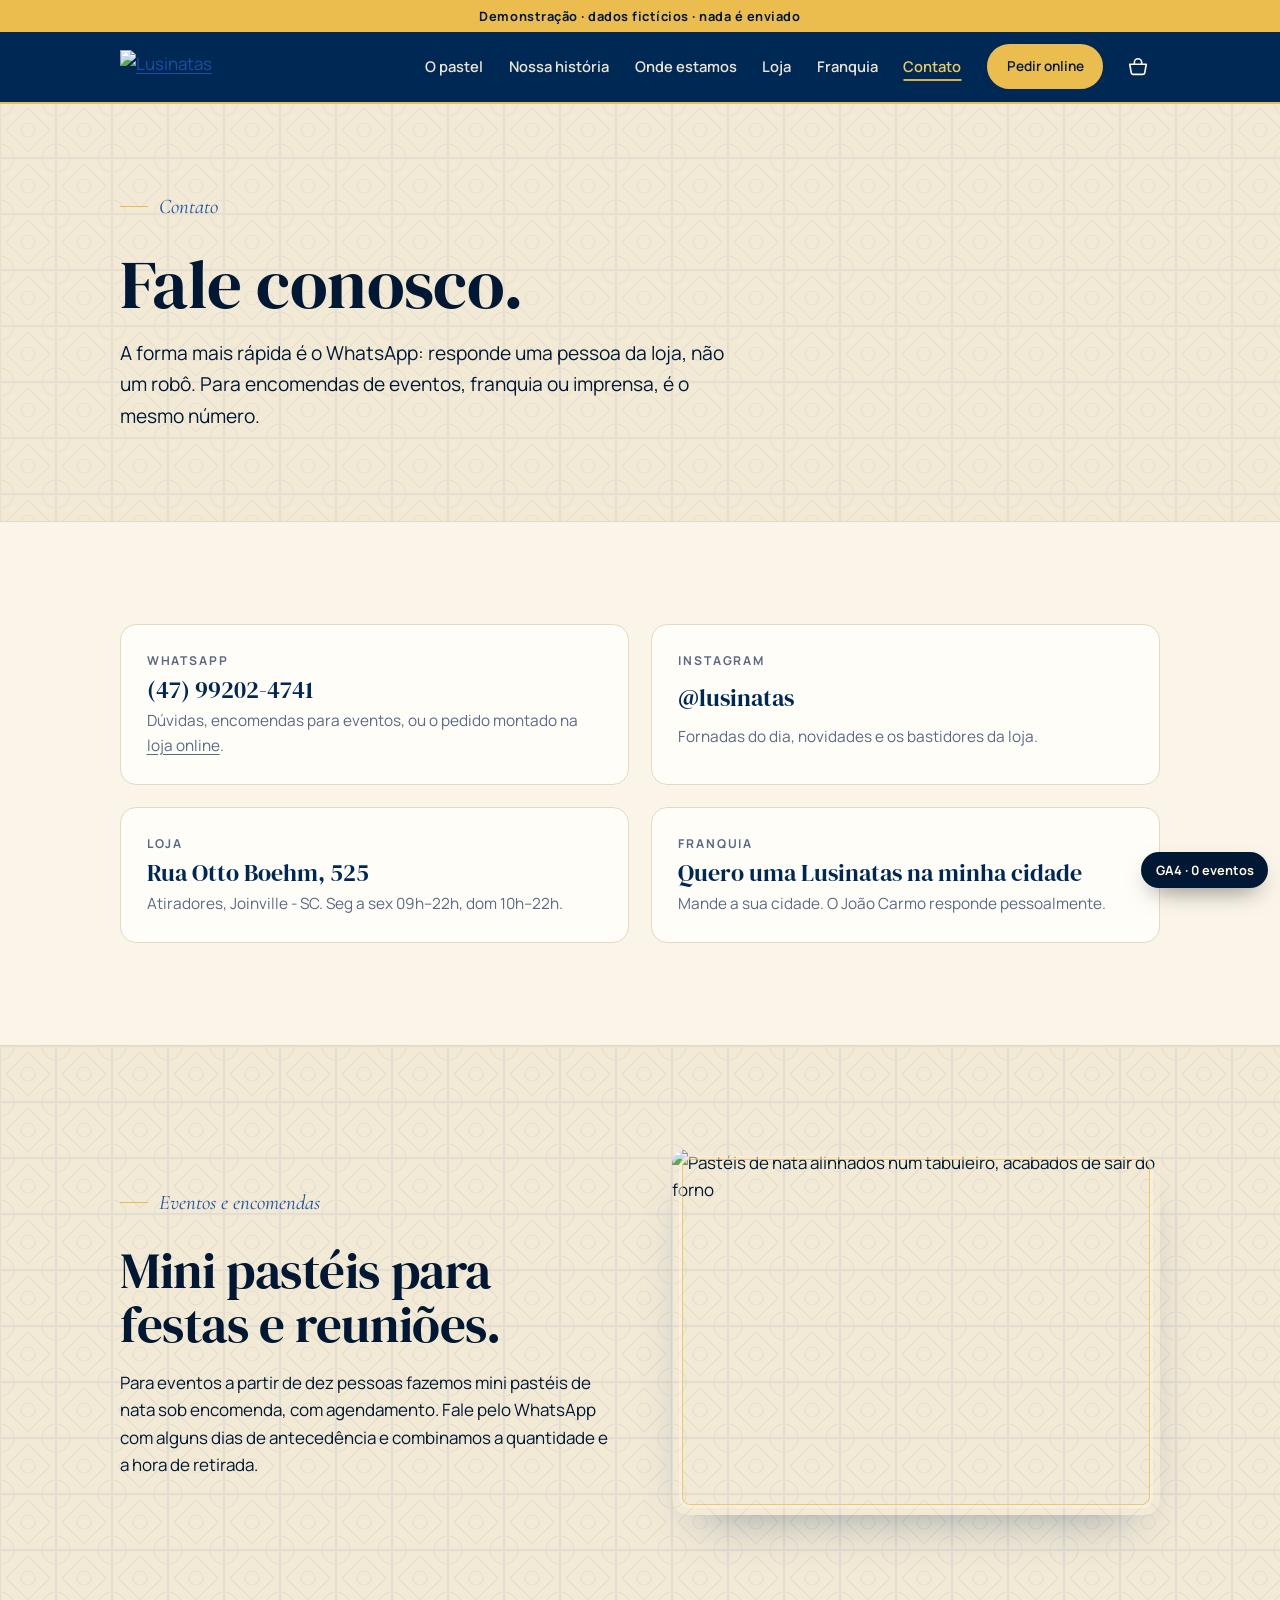
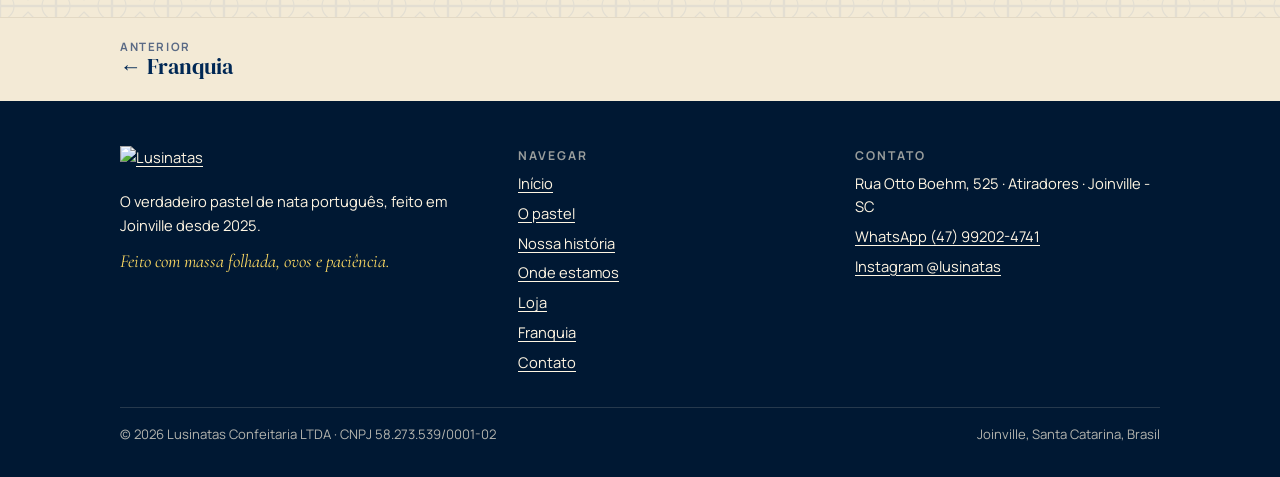
==== commit e9ac7411: "demo da experiência de compra: loja tipo app, checkout Pix, acompanhar pedido, eventos GA4" ====
--- a/contato.html
+++ b/contato.html
@@ -8,6 +8,7 @@
 <link rel="icon" href="https://lusinatas.com/wp-content/uploads/2025/08/cropped-favicon-270x270.webp" type="image/webp">
 <link rel="preconnect" href="https://fonts.googleapis.com"><link rel="preconnect" href="https://fonts.gstatic.com" crossorigin><link rel="stylesheet" href="https://fonts.googleapis.com/css2?family=DM+Serif+Display&family=Manrope:wght@400;600;700&family=Cormorant+Garamond:ital,wght@1,500;1,600&display=swap">
 <link rel="stylesheet" href="style.css">
+<script>window.dataLayer=window.dataLayer||[];</script><!-- GTM: <script>(function(w,d,s,l,i){w[l]=w[l]||[];w[l].push({"gtm.start":new Date().getTime(),event:"gtm.js"});var f=d.getElementsByTagName(s)[0],j=d.createElement(s);j.async=true;j.src="https://www.googletagmanager.com/gtm.js?id="+i;f.parentNode.insertBefore(j,f);})(window,document,"script","dataLayer","GTM-XXXXXXX");</script> --><script src="app.js"></script>
 </head>
 <body>
 <header class="topo">
--- a/style.css
+++ b/style.css
@@ -357,99 +357,105 @@
 :root[data-theme="dark"] .pn a{color:var(--nata)}
 @media (prefers-color-scheme:dark){:root:not([data-theme="light"]) .pn a{color:var(--nata)}}
 
-/* ---------- loja online ---------- */
-.heroi-loja .wrap{grid-template-columns:1.1fr .9fr;align-items:end}
-@media (max-width:820px){.heroi-loja .wrap{grid-template-columns:1fr}}
-.como{list-style:none;margin:0;padding:0;display:grid;gap:.6rem;justify-self:end;width:100%;max-width:380px}
-.como li{display:grid;grid-template-columns:auto 1fr;grid-template-rows:auto auto;column-gap:.9rem;align-items:center;background:var(--papel);border:1px solid var(--linha);border-radius:12px;padding:.7rem 1rem}
-.como li b{grid-row:1/3;font-family:"DM Serif Display",Georgia,serif;font-weight:400;font-size:1.6rem;color:var(--ouro);line-height:1}
-.como li span{font-weight:700;font-size:.95rem}
-.como li small{color:var(--mudo);font-size:.82rem}
-@media (max-width:820px){.como{max-width:none;justify-self:stretch}}
-
-.loja-online .wrap{display:grid;gap:1.4rem}
-.config{display:grid;grid-template-columns:1.05fr 1fr;background:var(--papel);border:1px solid var(--linha);border-radius:var(--r);overflow:hidden;box-shadow:var(--sombra)}
-.config-foto{position:relative;background:var(--creme-2);min-height:100%}
-.config-foto img{width:100%;height:100%;object-fit:cover;transition:opacity .3s ease}
-.config-foto img.troca{opacity:.35}
-.selo{position:absolute;left:1rem;top:1rem;background:var(--navy);color:var(--claro);font-weight:700;font-size:.82rem;padding:.4rem .8rem;border-radius:999px;letter-spacing:.04em}
-.config-corpo{padding:1.6rem 1.7rem 1.7rem;display:grid;gap:1rem;align-content:start}
-.config-corpo h2{font-size:clamp(1.8rem,3vw,2.4rem)}
-@media (max-width:820px){.config{grid-template-columns:1fr}.config-foto{aspect-ratio:4/3;min-height:0}}
-.produto-desc{color:var(--mudo);font-size:.97rem}
-.opcoes{border:0;padding:0;margin:0;display:grid;gap:.5rem}
-.opcoes legend{padding:0;margin-bottom:.4rem}
-.chips{display:flex;flex-wrap:wrap;gap:.5rem}
-.chips label{cursor:pointer;position:relative}
-.chips input{position:absolute;opacity:0;width:1px;height:1px}
-.chips span{display:inline-flex;flex-direction:column;align-items:center;gap:.05rem;min-width:58px;padding:.5rem .8rem;border-radius:12px;border:1.5px solid var(--linha);background:var(--creme);font-weight:600;font-size:.9rem;line-height:1.2;transition:border-color .15s,background .15s,transform .15s}
-.chips span:hover{border-color:var(--navy)}
-.chips span b{font-family:"DM Serif Display",Georgia,serif;font-weight:400;font-size:1.3rem}
-.chips span small{font-size:.72rem;color:var(--mudo);font-variant-numeric:tabular-nums}
-.chips input:checked + span{border-color:var(--navy);background:var(--navy);color:var(--claro);transform:translateY(-1px)}
-.chips input:checked + span small{color:var(--nata)}
-.chips input:focus-visible + span{outline:3px solid var(--ouro);outline-offset:2px}
-.chips-2 span,.chips-3 span,.chips-quando span{flex-direction:row;padding:.6rem 1rem}
-.dica{font-size:.88rem;color:var(--mudo)}
-.config-acao{display:grid;grid-template-columns:1fr auto;gap:.8rem 1rem;align-items:center;margin-top:.4rem;border-top:1px dashed var(--linha);padding-top:1rem}
-.config-preco{display:grid;line-height:1.15}
-.config-preco small{color:var(--mudo);font-size:.85rem}
-.config-acao .btn{grid-column:1/-1;justify-content:center}
-.preco{font-family:"DM Serif Display",Georgia,serif;font-size:1.45rem;color:var(--navy);font-variant-numeric:tabular-nums;white-space:nowrap}
-:root[data-theme="dark"] .preco{color:var(--nata)}
-@media (prefers-color-scheme:dark){:root:not([data-theme="light"]) .preco{color:var(--nata)}}
-.stepper{display:inline-flex;align-items:center;gap:.2rem;border:1.5px solid var(--navy);border-radius:999px;padding:.15rem}
-.stepper button{width:32px;height:32px;border-radius:50%;border:0;background:transparent;color:var(--navy);font-size:1.15rem;line-height:1;cursor:pointer}
-.stepper button:hover{background:var(--navy);color:var(--claro)}
-.stepper b{min-width:1.6em;text-align:center;font-variant-numeric:tabular-nums;font-size:.95rem}
-:root[data-theme="dark"] .stepper{border-color:var(--claro)} :root[data-theme="dark"] .stepper button{color:var(--claro)}
-@media (prefers-color-scheme:dark){:root:not([data-theme="light"]) .stepper{border-color:var(--claro)} :root:not([data-theme="light"]) .stepper button{color:var(--claro)}}
-
-.grupo-cab{display:flex;align-items:baseline;gap:.8rem;margin-top:1.2rem}
-.grupo-titulo{font-size:1.7rem}
-.etiqueta{font-family:"Cormorant Garamond",Georgia,serif;font-style:italic;font-size:1.05rem;color:var(--azul)}
-.cards-prod{display:grid;grid-template-columns:1fr 1fr;gap:1.2rem}
-@media (max-width:640px){.cards-prod{grid-template-columns:1fr}}
-.prod{background:var(--papel);border:1px solid var(--linha);border-radius:var(--r);overflow:hidden;transition:box-shadow .25s,transform .25s}
-.cards-prod .prod:hover{box-shadow:var(--sombra);transform:translateY(-2px)}
-.prod-foto{aspect-ratio:4/3;overflow:hidden;background:var(--creme-2)}
-.prod-foto img{width:100%;height:100%;object-fit:cover;transition:transform .6s ease}
-.prod:hover .prod-foto img{transform:scale(1.04)}
-.prod-corpo{padding:1.2rem 1.4rem 1.4rem;display:grid;gap:.6rem}
-.prod-corpo h3{font-size:1.3rem}
-.prod-acao{display:flex;justify-content:space-between;align-items:center;gap:1rem;flex-wrap:wrap;margin-top:.2rem}
-.prod .btn-linha{color:var(--navy);border-color:var(--navy);padding:.6rem 1.1rem;font-size:.9rem}
-.prod .btn-linha:hover{background:var(--navy);color:var(--claro)}
-:root[data-theme="dark"] .prod .btn-linha{color:var(--claro);border-color:var(--claro)}
-@media (prefers-color-scheme:dark){:root:not([data-theme="light"]) .prod .btn-linha{color:var(--claro);border-color:var(--claro)}}
-.bebidas{list-style:none;margin:0;padding:0;background:var(--papel);border:1px solid var(--linha);border-radius:var(--r);overflow:hidden}
-.bebidas li{display:grid;grid-template-columns:1fr auto auto;gap:1rem;align-items:center;padding:.7rem 1.2rem;border-bottom:1px dashed var(--linha);border-radius:0}
-.bebidas li:last-child{border-bottom:0}
-.bebidas .preco{font-size:1.05rem}
-.bebidas .acao-slot{min-width:104px;display:flex;justify-content:flex-end}
-.rever{display:flex;justify-content:space-between;align-items:center;gap:1rem;flex-wrap:wrap;background:var(--navy);color:var(--claro);border-radius:var(--r);padding:1.1rem 1.4rem}
-.rever b{display:block;font-family:"DM Serif Display",Georgia,serif;font-weight:400;font-size:1.3rem}
-.rever span{color:rgba(255,246,227,.8);font-size:.9rem}
-.rever[hidden]{display:none}
-
-/* gaveta do pedido */
-html.gaveta-aberta{overflow:hidden}
-.gaveta-fundo{position:fixed;inset:0;background:rgba(0,24,51,.55);z-index:40;backdrop-filter:blur(2px)}
-.gaveta-fundo[hidden]{display:none}
-.gaveta{position:fixed;top:0;right:0;bottom:0;width:min(460px,100%);background:var(--creme);z-index:41;display:grid;grid-template-rows:auto 1fr auto;transform:translateX(100%);transition:transform .28s ease;box-shadow:-20px 0 50px -30px rgba(0,0,0,.5);padding-top:env(safe-area-inset-top,0px)}
-.gaveta.aberta{transform:translateX(0)}
-.gaveta-topo{display:flex;justify-content:space-between;align-items:center;padding:1.1rem 1.4rem .9rem;border-bottom:1px solid var(--linha);background:var(--papel)}
-.gaveta-topo h2{font-size:1.5rem}
-.fechar{width:40px;height:40px;border-radius:50%;border:1.5px solid var(--linha);background:transparent;font-size:1.5rem;line-height:1;cursor:pointer;color:inherit}
-.fechar:hover{border-color:var(--navy)}
-.gaveta-corpo{overflow-y:auto;padding:1rem 1.4rem 1.4rem;display:grid;gap:1.2rem;align-content:start}
-.passo{display:grid;gap:.7rem;background:var(--papel);border:1px solid var(--linha);border-radius:var(--r);padding:1rem 1.1rem 1.1rem}
-.passo[hidden]{display:none}
-.passo h3{font-size:1.05rem;display:flex;align-items:center;gap:.6rem}
-.passo h3 i{font-style:normal;font-family:"DM Serif Display",Georgia,serif;width:26px;height:26px;border-radius:50%;background:var(--ouro);color:#001833;display:grid;place-items:center;font-size:.95rem}
-.vazio{display:grid;gap:.8rem;justify-items:center;text-align:center;padding:1.5rem 0}
-.vazio img{width:60%;border-radius:var(--r)}
-.vazio[hidden]{display:none}
+/* ---------- demo: banner + painel GA4 ---------- */
+.demo-banner{background:var(--ouro);color:#001833;text-align:center;font-size:.8rem;font-weight:700;letter-spacing:.04em;padding:.35rem var(--gutter)}
+.demo-eventos{position:fixed;right:12px;bottom:calc(12px + env(safe-area-inset-bottom,0px));z-index:60;font-size:.8rem;max-width:min(320px,calc(100% - 24px))}
+.de-toggle{border:0;border-radius:999px;background:var(--texto);color:var(--claro);padding:.5rem .9rem;font:inherit;font-size:.8rem;font-weight:700;cursor:pointer;box-shadow:0 10px 24px -10px rgba(0,0,0,.6)}
+.de-corpo{margin-top:.5rem;background:var(--papel);border:1px solid var(--linha);border-radius:12px;padding:.7rem .8rem;display:grid;gap:.5rem;box-shadow:var(--sombra)}
+.de-corpo[hidden]{display:none}
+.de-canal{font-weight:700;color:var(--azul)}
+.de-corpo ul{list-style:none;margin:0;padding:0;display:grid;gap:.25rem;max-height:180px;overflow:auto}
+.de-corpo li{display:flex;justify-content:space-between;gap:.6rem;border-bottom:1px dashed var(--linha);padding:.2rem 0;font-variant-numeric:tabular-nums}
+.de-corpo li b{font-family:ui-monospace,SFMono-Regular,Menlo,monospace;font-weight:600}
+.de-corpo li span{color:var(--mudo)}
+.de-acoes{display:flex;flex-wrap:wrap;gap:.3rem;align-items:center;color:var(--mudo)}
+.de-acoes button,.de-limpar{border:1px solid var(--linha);background:var(--creme);border-radius:999px;padding:.2rem .6rem;font:inherit;font-size:.75rem;cursor:pointer;color:inherit}
+.de-acoes button:hover,.de-limpar:hover{border-color:var(--navy)}
+@media (max-width:920px){.demo-eventos{bottom:auto;top:calc(78px + env(safe-area-inset-top,0px))}}
+
+/* ---------- app shell (loja + pedido) ---------- */
+.app{width:min(480px,100%);margin-inline:auto;background:var(--creme);min-height:70vh;position:relative}
+@media (min-width:921px){.app{border-inline:1px solid var(--linha);box-shadow:var(--sombra);margin-block:1.5rem;border-radius:var(--r);overflow:hidden}}
+.ecra{display:grid;gap:1rem;padding:0 var(--gutter) 6.5rem;align-content:start}
+.ecra[hidden]{display:none}
+.app-topo{display:grid;gap:.5rem;padding-top:.9rem}
+.morada-btn{display:grid;grid-template-columns:1fr auto;grid-template-rows:auto auto;column-gap:.6rem;text-align:left;border:0;background:transparent;padding:0;font:inherit;color:inherit;cursor:pointer}
+.morada-btn small{grid-column:1;font-size:.72rem;text-transform:uppercase;letter-spacing:.14em;color:var(--mudo);font-weight:700}
+.morada-btn b{grid-column:1;font-size:1rem;overflow:hidden;text-overflow:ellipsis;white-space:nowrap}
+.morada-btn .seta{grid-row:1/3;grid-column:2;align-self:center;color:var(--azul);font-size:1.1rem}
+.eta-chip{display:flex;gap:.6rem;align-items:baseline;background:var(--papel);border:1px solid var(--linha);border-radius:999px;padding:.4rem .9rem;font-size:.82rem;color:var(--mudo)}
+.eta-chip b{color:var(--navy);font-size:.95rem}
+.loja-cartao{display:grid;grid-template-columns:64px 1fr;gap:.9rem;align-items:center;background:var(--navy);color:var(--claro);border-radius:var(--r);padding:.9rem 1rem}
+.loja-logo{width:64px;height:64px;border-radius:14px;background:#001833;display:grid;place-items:center;padding:8px}
+.loja-logo img{width:100%;height:auto}
+.loja-meta h1{font-size:1.35rem}
+.loja-meta p{font-size:.82rem;color:rgba(255,246,227,.85)}
+.loja-meta .estrela{color:var(--nata);font-weight:700}
+.loja-meta .aberto{color:#7BE3A0;font-weight:700}
+.loja-sub{opacity:.8}
+.cats{position:sticky;top:calc(70px + env(safe-area-inset-top,0px));z-index:5;display:flex;gap:.4rem;overflow-x:auto;padding:.5rem 0;margin:0 calc(-1 * var(--gutter));padding-inline:var(--gutter);background:var(--creme);scrollbar-width:none;border-bottom:1px solid var(--linha)}
+.cats::-webkit-scrollbar{display:none}
+.cats a{flex:none;text-decoration:none;color:var(--texto);font-weight:700;font-size:.9rem;padding:.45rem .9rem;border-radius:999px;border:1.5px solid var(--linha);background:var(--papel)}
+.cats a.ativa{background:var(--navy);color:var(--claro);border-color:var(--navy)}
+.destaque-fornada{display:grid;grid-template-columns:96px 1fr;gap:.9rem;align-items:center;background:var(--papel);border:1px solid var(--linha);border-radius:var(--r);overflow:hidden}
+.destaque-fornada img{width:96px;height:96px;object-fit:cover}
+.destaque-fornada div{display:grid;gap:.1rem;padding-right:.8rem}
+.destaque-fornada b{font-family:"DM Serif Display",Georgia,serif;font-weight:400;font-size:1.15rem;color:var(--navy)}
+.destaque-fornada span:last-child{font-size:.85rem;color:var(--mudo)}
+.cat-sec{display:grid;gap:.6rem;scroll-margin-top:130px}
+.cat-sec h2{font-size:1.35rem}
+.cat-sec h2 small{font-family:"Cormorant Garamond",Georgia,serif;font-style:italic;font-size:1rem;color:var(--azul);margin-left:.4rem}
+.lista-prod{list-style:none;margin:0;padding:0;display:grid;gap:.6rem}
+.prod-row{position:relative}
+.prod-abrir{width:100%;display:grid;grid-template-columns:1fr auto;gap:.9rem;align-items:center;text-align:left;background:var(--papel);border:1px solid var(--linha);border-radius:14px;padding:.8rem .9rem;font:inherit;color:inherit;cursor:pointer;transition:transform .15s,box-shadow .15s}
+.prod-abrir:hover{transform:translateY(-1px);box-shadow:var(--sombra)}
+.prod-txt{display:grid;gap:.15rem}
+.prod-txt b{font-size:1rem}
+.prod-txt small{color:var(--mudo);font-size:.82rem;line-height:1.35}
+.prod-txt em{font-style:normal;font-weight:700;color:var(--navy);font-size:.95rem;margin-top:.15rem}
+.prod-thumb{width:84px;height:84px;border-radius:10px;overflow:hidden;background:var(--creme-2)}
+.prod-thumb img{width:100%;height:100%;object-fit:cover}
+.prod-qtd{position:absolute;top:-6px;left:-6px;min-width:22px;height:22px;border-radius:999px;background:var(--ouro);color:#001833;font-size:.75rem;font-weight:800;display:grid;place-items:center;padding:0 6px}
+.prod-qtd[hidden]{display:none}
+.app-nota{font-size:.8rem}
+
+/* barra da sacola */
+.sacola-bar{position:fixed;left:50%;transform:translateX(-50%);bottom:0;width:min(480px,100%);z-index:25;display:flex;justify-content:space-between;align-items:center;gap:1rem;padding:.7rem var(--gutter);padding-bottom:calc(.7rem + env(safe-area-inset-bottom,0px));background:var(--navy);color:var(--claro);box-shadow:0 -2px 0 var(--ouro);font-weight:700}
+.sacola-bar[hidden]{display:none}
+.sacola-bar .btn{padding:.65rem 1.1rem;font-size:.9rem}
+@media (min-width:921px){.sacola-bar{border-radius:var(--r) var(--r) 0 0}}
+
+/* folhas (bottom sheets) */
+html.folha-aberta{overflow:hidden}
+.folha-fundo{position:fixed;inset:0;background:rgba(0,24,51,.55);z-index:40;backdrop-filter:blur(2px)}
+.folha-fundo[hidden]{display:none}
+.folha{position:fixed;left:50%;bottom:0;transform:translate(-50%,105%);width:min(480px,100%);max-height:92vh;max-height:92svh;background:var(--creme);z-index:41;border-radius:20px 20px 0 0;display:grid;grid-template-rows:auto 1fr auto;transition:transform .28s ease;box-shadow:0 -20px 50px -30px rgba(0,0,0,.6);overflow:hidden}
+.folha.aberta{transform:translate(-50%,0)}
+.folha-fechar{position:absolute;top:.6rem;right:.6rem;z-index:2;width:36px;height:36px;border-radius:50%;border:0;background:rgba(255,255,255,.9);color:#001833;font-size:1.4rem;line-height:1;cursor:pointer}
+.folha-foto{aspect-ratio:16/10;overflow:hidden;background:var(--creme-2)}
+.folha-foto img{width:100%;height:100%;object-fit:cover}
+.folha-corpo{overflow-y:auto;padding:1rem var(--gutter);display:grid;gap:.9rem;align-content:start}
+.folha-corpo h2{font-size:1.5rem}
+.folha-pe{display:flex;gap:.8rem;align-items:center;padding:.8rem var(--gutter);padding-bottom:calc(.8rem + env(safe-area-inset-bottom,0px));border-top:1px solid var(--linha);background:var(--papel)}
+.folha-pe .btn{flex:1;justify-content:center}
+.folha-morada{grid-template-rows:1fr}
+.folha-morada .folha-corpo{padding-top:1.2rem}
+
+/* passos (sacola, endereço, entrar, pagamento) */
+.passo-topo{display:grid;grid-template-columns:40px 1fr 40px;align-items:center;padding-top:.6rem;position:sticky;top:calc(70px + env(safe-area-inset-top,0px));background:var(--creme);z-index:5}
+.passo-topo h2{text-align:center;font-size:1.25rem;font-family:"Manrope",sans-serif;font-weight:700}
+.voltar{width:40px;height:40px;border-radius:50%;border:1.5px solid var(--linha);background:var(--papel);font-size:1.6rem;line-height:1;cursor:pointer;color:var(--navy);text-decoration:none;display:grid;place-items:center}
+.passo-pe{position:sticky;bottom:0;padding:.8rem 0;padding-bottom:calc(.8rem + env(safe-area-inset-bottom,0px));background:linear-gradient(180deg,transparent,var(--creme) 30%)}
+.sacola-loja{display:grid;grid-template-columns:44px 1fr;gap:.7rem;align-items:center;background:var(--navy);color:var(--claro);border-radius:12px;padding:.6rem .8rem}
+.sacola-loja img{width:44px;height:auto}
+.sacola-loja div{display:grid;line-height:1.25}
+.sacola-loja span{font-size:.8rem;opacity:.85}
+.mais-itens{font-weight:700;color:var(--azul);text-decoration:none;padding:.5rem 0}
+.resumo{display:grid;gap:.4rem;border-top:1px solid var(--linha);padding-top:.8rem}
+.resumo div{display:flex;justify-content:space-between;font-size:.95rem}
+.resumo .total{font-family:"DM Serif Display",Georgia,serif;font-size:1.3rem;color:var(--navy);border-top:1px dashed var(--linha);padding-top:.5rem;margin-top:.2rem}
+:root[data-theme="dark"] .resumo .total{color:var(--nata)}
+@media (prefers-color-scheme:dark){:root:not([data-theme="light"]) .resumo .total{color:var(--nata)}}
 .linhas{list-style:none;margin:0;padding:0;display:grid}
 .linhas li{display:grid;grid-template-columns:52px 1fr auto;grid-template-rows:auto auto;gap:.2rem .8rem;align-items:center;padding:.7rem 0;border-bottom:1px dashed var(--linha);font-size:.93rem}
 .linhas li:last-child{border-bottom:0}
@@ -459,49 +465,117 @@
 .linha-info small{color:var(--mudo)}
 .linhas .stepper{grid-column:2;justify-self:start;transform:scale(.9);transform-origin:left center}
 .linha-preco{grid-column:3;grid-row:1/3;font-variant-numeric:tabular-nums;white-space:nowrap;font-weight:700}
-.entrega-gratis{display:grid;gap:.4rem}
-.entrega-gratis[hidden]{display:none}
-.barra{height:8px;border-radius:999px;background:var(--creme-2);overflow:hidden}
-.barra span{display:block;height:100%;width:0;background:linear-gradient(90deg,var(--ouro),var(--nata));transition:width .3s ease}
-.entrega-gratis p{font-size:.85rem;color:var(--mudo)}
-.sugestao{display:grid;grid-template-columns:56px 1fr auto;gap:.8rem;align-items:center;background:var(--creme-2);border-radius:12px;padding:.7rem .8rem}
-.sugestao[hidden]{display:none}
-.sugestao img{width:56px;height:56px;object-fit:cover;border-radius:10px}
-.sugestao b{display:block;font-size:.92rem}
-.sugestao span{font-size:.8rem;color:var(--mudo)}
-.sugestao .btn{padding:.5rem .9rem;font-size:.85rem;color:var(--navy);border-color:var(--navy)}
-.mini-nota{font-size:.84rem;color:var(--mudo)}
+.moradas{list-style:none;margin:0;padding:0;display:grid;gap:.5rem}
+.moradas button{width:100%;display:grid;grid-template-columns:1fr auto;grid-template-rows:auto auto;column-gap:.6rem;text-align:left;background:var(--papel);border:1.5px solid var(--linha);border-radius:12px;padding:.7rem .9rem;font:inherit;color:inherit;cursor:pointer}
+.moradas .sel button{border-color:var(--navy)}
+.moradas b{font-size:.95rem}
+.moradas small{color:var(--mudo);font-size:.8rem}
+.moradas em{grid-column:2;grid-row:1/3;align-self:center;font-style:normal;font-weight:700;color:var(--azul);font-size:.85rem}
+.modo-chips{margin-top:.2rem}
+.eta-caixa{display:grid;background:var(--papel);border:1px solid var(--linha);border-radius:12px;padding:.7rem .9rem;font-size:.9rem}
+.eta-caixa b{color:var(--navy)}
+.eta-caixa span{color:var(--mudo)}
+.codigo{display:flex;gap:.5rem;justify-content:space-between}
+.codigo input{width:100%;aspect-ratio:1/1.2;text-align:center;font:inherit;font-size:1.5rem;border-radius:12px;border:1.5px solid var(--linha);background:var(--papel);color:inherit}
+.codigo input:focus{outline:3px solid var(--ouro);border-color:var(--navy)}
+.ligacao-btn{border:0;background:transparent;font:inherit;font-weight:700;color:var(--azul);cursor:pointer;text-decoration:underline;padding:0}
+.pag-resumo{display:flex;justify-content:space-between;align-items:baseline;background:var(--papel);border:1px solid var(--linha);border-radius:12px;padding:.7rem .9rem}
+.pag-resumo b{font-family:"DM Serif Display",Georgia,serif;font-size:1.4rem;color:var(--navy)}
+.pag-chips span small{font-size:.7rem;color:var(--mudo);margin-left:.3rem}
+.chips input:disabled + span{opacity:.5;cursor:not-allowed}
+.pix{display:grid;gap:1rem;background:var(--papel);border:1px solid var(--linha);border-radius:var(--r);padding:1rem}
+.pix-qr{width:min(220px,70%);margin-inline:auto;aspect-ratio:1;border:6px solid #fff;border-radius:12px;box-shadow:var(--sombra);overflow:hidden}
+.pix-info{display:grid;gap:.6rem;text-align:center}
+.pix-info span{font-size:.88rem;color:var(--mudo)}
+.pix-estado{font-weight:700;color:var(--mudo);display:flex;justify-content:center;align-items:center;gap:.5rem}
+.pix-estado.ok{color:#1B7F4B}
+.pulsar{width:10px;height:10px;border-radius:50%;background:var(--ouro);animation:pulsa 1.2s ease-in-out infinite}
+@keyframes pulsa{0%,100%{transform:scale(.7);opacity:.6}50%{transform:scale(1.2);opacity:1}}
+
+/* pedido (acompanhar) */
+.ped-estado{display:grid;gap:.4rem;padding:.4rem 0}
+.ped-estado h1{font-size:1.7rem}
+.ped-estado p{color:var(--mudo)}
+.eta-grande{display:grid;justify-items:start;background:var(--navy);color:var(--claro);border-radius:var(--r);padding:.8rem 1rem;margin-top:.4rem}
+.eta-grande b{font-family:"DM Serif Display",Georgia,serif;font-weight:400;font-size:1.9rem;line-height:1}
+.eta-grande span{font-size:.8rem;opacity:.8}
+.eta-grande[hidden]{display:none}
+.linha-estado{list-style:none;margin:0;padding:0 0 0 .2rem;display:grid;gap:0}
+.linha-estado li{display:grid;grid-template-columns:22px 1fr;grid-template-rows:auto auto;column-gap:.8rem;padding-bottom:1rem;position:relative}
+.linha-estado li::after{content:"";position:absolute;left:10px;top:22px;bottom:0;width:2px;background:var(--linha)}
+.linha-estado li:last-child::after{display:none}
+.linha-estado i{grid-row:1/3;width:22px;height:22px;border-radius:50%;border:2px solid var(--linha);background:var(--papel);display:grid;place-items:center}
+.linha-estado li.feito i{background:var(--ouro);border-color:var(--ouro)}
+.linha-estado li.feito i::before{content:"✓";font-size:.75rem;font-weight:800;color:#001833;font-style:normal}
+.linha-estado li.atual i{border-color:var(--navy);background:var(--navy);box-shadow:0 0 0 5px rgba(0,40,85,.15);animation:pulsa-anel 1.6s ease-in-out infinite}
+@keyframes pulsa-anel{0%,100%{box-shadow:0 0 0 4px rgba(0,40,85,.12)}50%{box-shadow:0 0 0 8px rgba(0,40,85,.05)}}
+.linha-estado li.feito::after{background:var(--ouro)}
+.linha-estado b{font-size:.98rem;color:var(--mudo)}
+.linha-estado li.atual b,.linha-estado li.feito b{color:var(--texto)}
+.linha-estado small{color:var(--mudo);font-size:.82rem}
+.estafeta{display:grid;gap:.7rem}
+.estafeta[hidden]{display:none}
+.mapa{position:relative;aspect-ratio:16/9;border-radius:var(--r);background-color:var(--creme-2);background-image:var(--azulejo);background-size:56px 56px;border:1px solid var(--linha);overflow:hidden}
+.mapa::before{content:"";position:absolute;inset:0;background:radial-gradient(circle at 50% 50%,rgba(251,245,233,.9) 0,rgba(251,245,233,.75) 30%,rgba(251,245,233,.25) 75%)}
+.mapa .rota{position:absolute;inset:0;width:100%;height:100%}
+.mapa .pino{position:absolute;width:18px;height:18px;border-radius:50% 50% 50% 0;transform:translate(-50%,-100%) rotate(-45deg);border:3px solid var(--navy);background:var(--ouro)}
+.pino-loja{left:8.75%;top:83%}
+.pino-casa{left:91.25%;top:19%;background:#1B7F4B}
+.mapa .moto{position:absolute;left:8.75%;top:83%;transform:translate(-50%,-60%);font-size:1.5rem;filter:drop-shadow(0 4px 6px rgba(0,0,0,.35));transition:left .2s linear,top .2s linear}
+.estafeta-info{display:grid;grid-template-columns:40px 1fr auto;gap:.7rem;align-items:center;background:var(--papel);border:1px solid var(--linha);border-radius:12px;padding:.7rem .9rem}
+.estafeta-info .avatar{width:40px;height:40px;border-radius:50%;background:var(--navy);color:var(--claro);display:grid;place-items:center;font-weight:700}
+.estafeta-info div{display:grid;line-height:1.25}
+.estafeta-info span{font-size:.82rem;color:var(--mudo)}
+.estafeta-info .btn{padding:.5rem .9rem;font-size:.85rem;color:var(--navy);border-color:var(--navy)}
+.wa{display:grid;gap:.6rem}
+.wa h3,.ped-resumo h3{font-size:1.1rem}
+.wa ul{list-style:none;margin:0;padding:.8rem;background:#E7DFCB;border-radius:var(--r);display:grid;gap:.5rem;background-image:var(--azulejo);background-size:56px 56px}
+.wa li{display:grid;justify-items:start;max-width:92%;animation:sobe-wa .25s ease}
+.wa .bolha{background:#fff;color:#111;border-radius:12px 12px 12px 3px;padding:.5rem .7rem;font-size:.86rem;line-height:1.35;box-shadow:0 1px 1px rgba(0,0,0,.1)}
+.wa time{font-size:.7rem;color:var(--mudo);margin-top:.15rem;margin-left:.3rem}
+@keyframes sobe-wa{from{transform:translateY(6px);opacity:0}to{transform:none;opacity:1}}
+.ped-resumo{display:grid;gap:.6rem}
+.ped-resumo ul{list-style:none;margin:0;padding:0;display:grid}
+.ped-resumo li{display:grid;grid-template-columns:44px 1fr auto;gap:.7rem;align-items:center;padding:.5rem 0;border-bottom:1px dashed var(--linha);font-size:.9rem}
+.ped-resumo .linha-img{width:44px;height:44px;grid-row:auto}
+.demo-acoes{display:flex;gap:.6rem;justify-content:space-between;position:static}
+.demo-acoes .btn{flex:1;justify-content:center;color:var(--navy);border-color:var(--navy)}
+.demo-acoes .btn-ouro{color:#001833;border-color:var(--ouro)}
+
+/* partilhado */
+.stepper{display:inline-flex;align-items:center;gap:.2rem;border:1.5px solid var(--navy);border-radius:999px;padding:.15rem}
+.stepper button{width:32px;height:32px;border-radius:50%;border:0;background:transparent;color:var(--navy);font-size:1.15rem;line-height:1;cursor:pointer}
+.stepper button:hover{background:var(--navy);color:var(--claro)}
+.stepper b{min-width:1.6em;text-align:center;font-variant-numeric:tabular-nums;font-size:.95rem}
+.opcoes{border:0;padding:0;margin:0;display:grid;gap:.5rem}
+.opcoes legend{padding:0;margin-bottom:.4rem}
+.chips{display:flex;flex-wrap:wrap;gap:.5rem}
+.chips label{cursor:pointer;position:relative}
+.chips input{position:absolute;opacity:0;width:1px;height:1px}
+.chips span{display:inline-flex;flex-direction:column;align-items:center;gap:.05rem;min-width:52px;padding:.5rem .75rem;border-radius:12px;border:1.5px solid var(--linha);background:var(--papel);font-weight:600;font-size:.9rem;line-height:1.2;transition:border-color .15s,background .15s}
+.chips span:hover{border-color:var(--navy)}
+.chips span b{font-family:"DM Serif Display",Georgia,serif;font-weight:400;font-size:1.25rem}
+.chips span small{font-size:.7rem;color:var(--mudo);font-variant-numeric:tabular-nums}
+.chips input:checked + span{border-color:var(--navy);background:var(--navy);color:var(--claro)}
+.chips input:checked + span small{color:var(--nata)}
+.chips input:focus-visible + span{outline:3px solid var(--ouro);outline-offset:2px}
+.chips-2 span,.chips-3 span{flex-direction:row;padding:.6rem 1rem}
+.dica{font-size:.85rem;color:var(--mudo)}
+.produto-desc{color:var(--mudo);font-size:.95rem}
 .campos{display:grid;grid-template-columns:1fr 1fr;gap:.7rem}
 .campos[hidden]{display:none}
 .campo{display:grid;gap:.3rem}
 .campo-2{grid-column:1/-1}
-.campo input{font:inherit;padding:.65rem .85rem;border-radius:10px;border:1.5px solid var(--linha);background:var(--creme);color:inherit;width:100%}
+.campo input{font:inherit;padding:.7rem .85rem;border-radius:10px;border:1.5px solid var(--linha);background:var(--papel);color:inherit;width:100%}
 .campo input:focus{outline:3px solid var(--ouro);outline-offset:1px;border-color:var(--navy)}
-.campo[hidden]{display:none}
-.gaveta-pe{padding:1rem 1.4rem;padding-bottom:calc(1rem + env(safe-area-inset-bottom,0px));border-top:1px solid var(--linha);background:var(--papel);display:grid;gap:.6rem}
-.gaveta-pe[hidden]{display:none}
-.totais{display:flex;justify-content:space-between;align-items:baseline}
-.totais strong{font-family:"DM Serif Display",Georgia,serif;font-weight:400;font-size:1.6rem;color:var(--navy);font-variant-numeric:tabular-nums}
-:root[data-theme="dark"] .totais strong{color:var(--nata)}
-@media (prefers-color-scheme:dark){:root:not([data-theme="light"]) .totais strong{color:var(--nata)}}
+.mini-nota{font-size:.84rem;color:var(--mudo)}
 .btn-largo{width:100%;justify-content:center}
 .btn[disabled]{opacity:.45;cursor:not-allowed;transform:none}
-.ligacao-peq{font-size:.84rem;color:var(--mudo);text-align:center}
-@media (max-width:640px){.gaveta{width:100%}.campos{grid-template-columns:1fr}}
-
-/* toast + barra móvel */
-.toast{position:fixed;left:50%;bottom:calc(1.2rem + env(safe-area-inset-bottom,0px));transform:translateX(-50%);z-index:39;background:var(--navy);color:var(--claro);border-radius:999px;padding:.6rem .6rem .6rem 1.2rem;display:flex;align-items:center;gap:.9rem;box-shadow:0 14px 30px -12px rgba(0,0,0,.5);font-size:.92rem;max-width:calc(100% - 2rem);animation:sobe .25s ease}
+.toast{position:fixed;left:50%;bottom:calc(5.2rem + env(safe-area-inset-bottom,0px));transform:translateX(-50%);z-index:39;background:var(--texto);color:var(--claro);border-radius:999px;padding:.6rem .6rem .6rem 1.2rem;display:flex;align-items:center;gap:.9rem;box-shadow:0 14px 30px -12px rgba(0,0,0,.5);font-size:.9rem;width:max-content;max-width:calc(100% - 2rem);animation:sobe .25s ease}
+.toast span{white-space:nowrap;overflow:hidden;text-overflow:ellipsis;min-width:0}
 .toast[hidden]{display:none}
-.toast button{border:0;border-radius:999px;background:var(--ouro);color:#001833;font-weight:700;padding:.5rem .9rem;cursor:pointer;font:inherit;font-weight:700;white-space:nowrap}
+.toast button{border:0;border-radius:999px;background:var(--ouro);color:#001833;padding:.5rem .9rem;cursor:pointer;font:inherit;font-weight:700;white-space:nowrap}
 @keyframes sobe{from{transform:translate(-50%,12px);opacity:0}to{transform:translate(-50%,0);opacity:1}}
-.barra-movel{display:none}
-@media (max-width:920px){
-  .barra-movel{position:fixed;left:0;right:0;bottom:0;z-index:25;display:flex;justify-content:space-between;align-items:center;gap:1rem;padding:.7rem var(--gutter);padding-bottom:calc(.7rem + env(safe-area-inset-bottom,0px));background:var(--navy);color:var(--claro);box-shadow:0 -2px 0 var(--ouro);font-weight:700}
-  .barra-movel[hidden]{display:none}
-  .barra-movel .btn{padding:.6rem 1.1rem;font-size:.85rem}
-  .loja-online{padding-bottom:5.5rem}
-  .toast{bottom:calc(4.6rem + env(safe-area-inset-bottom,0px))}
-}
 
 /* pré-visualização (só no ficheiro de preview) */
 [data-vista][hidden]{display:none!important}
